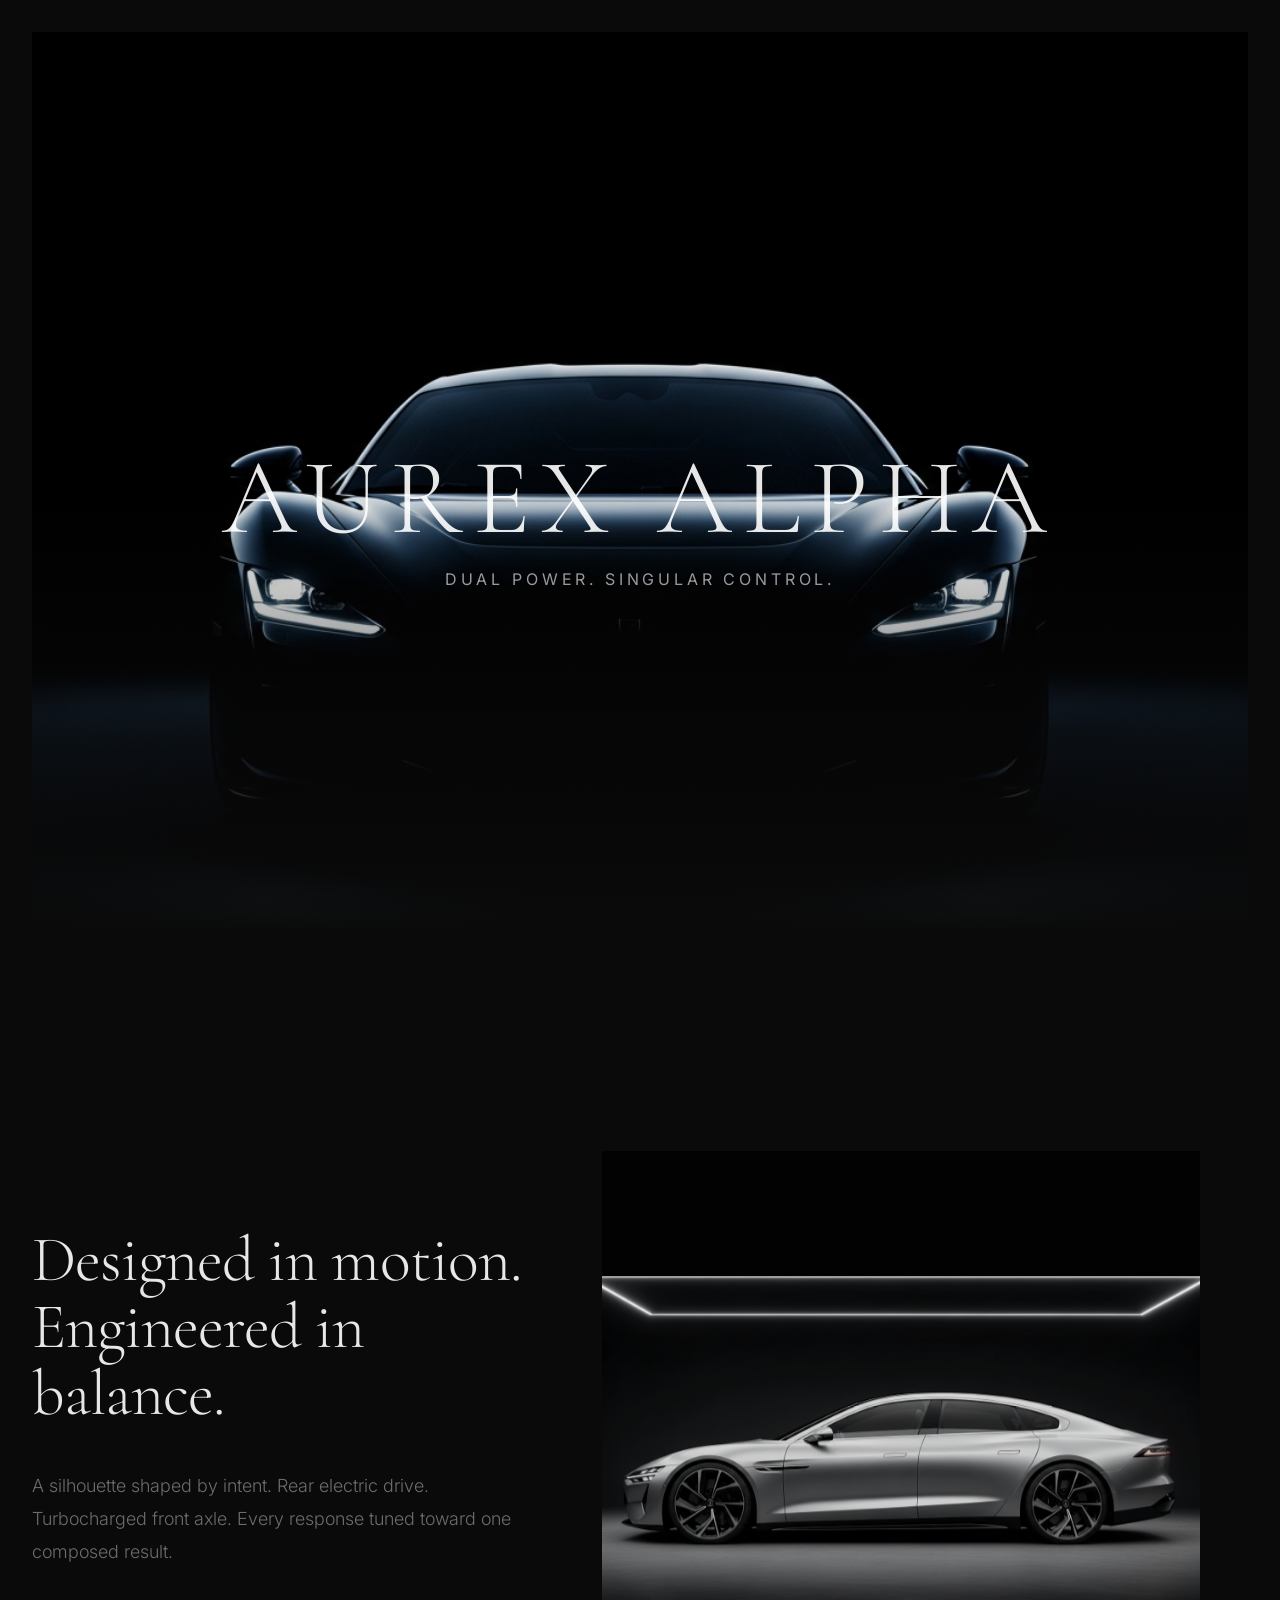
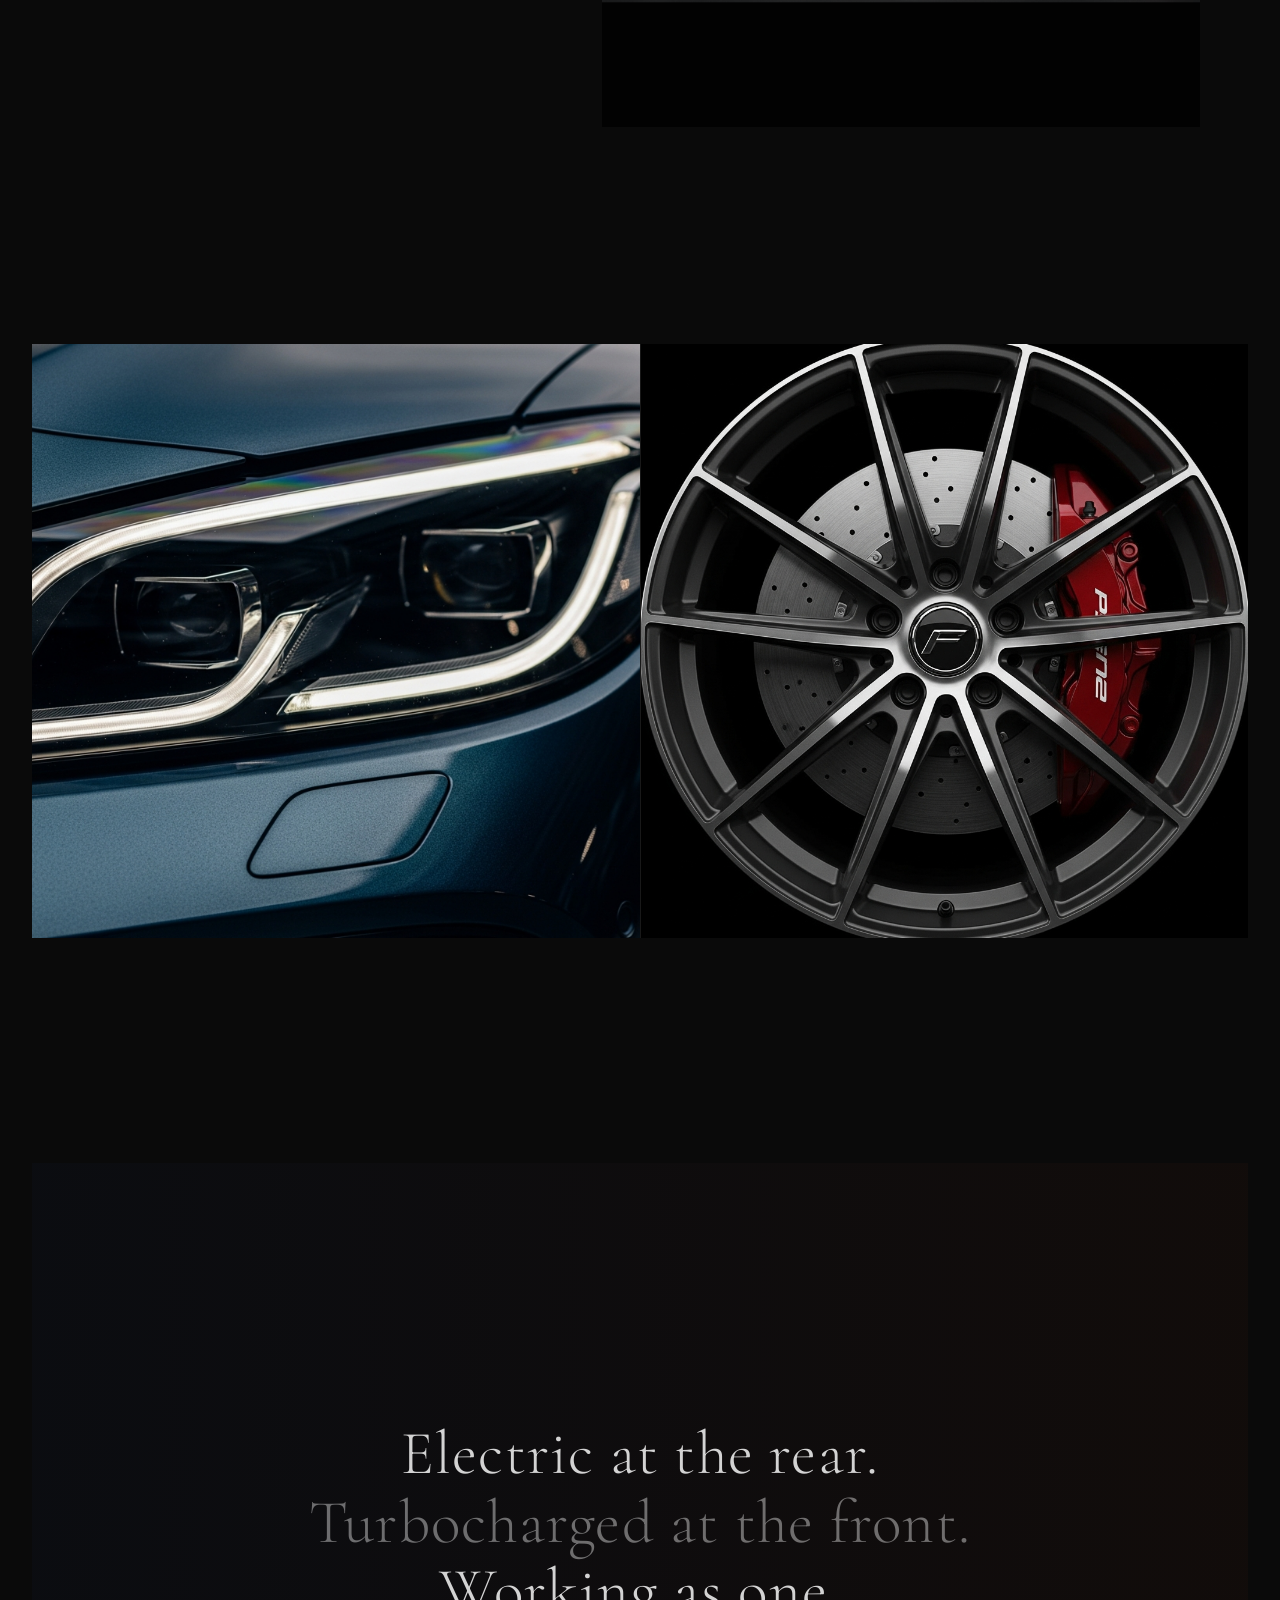
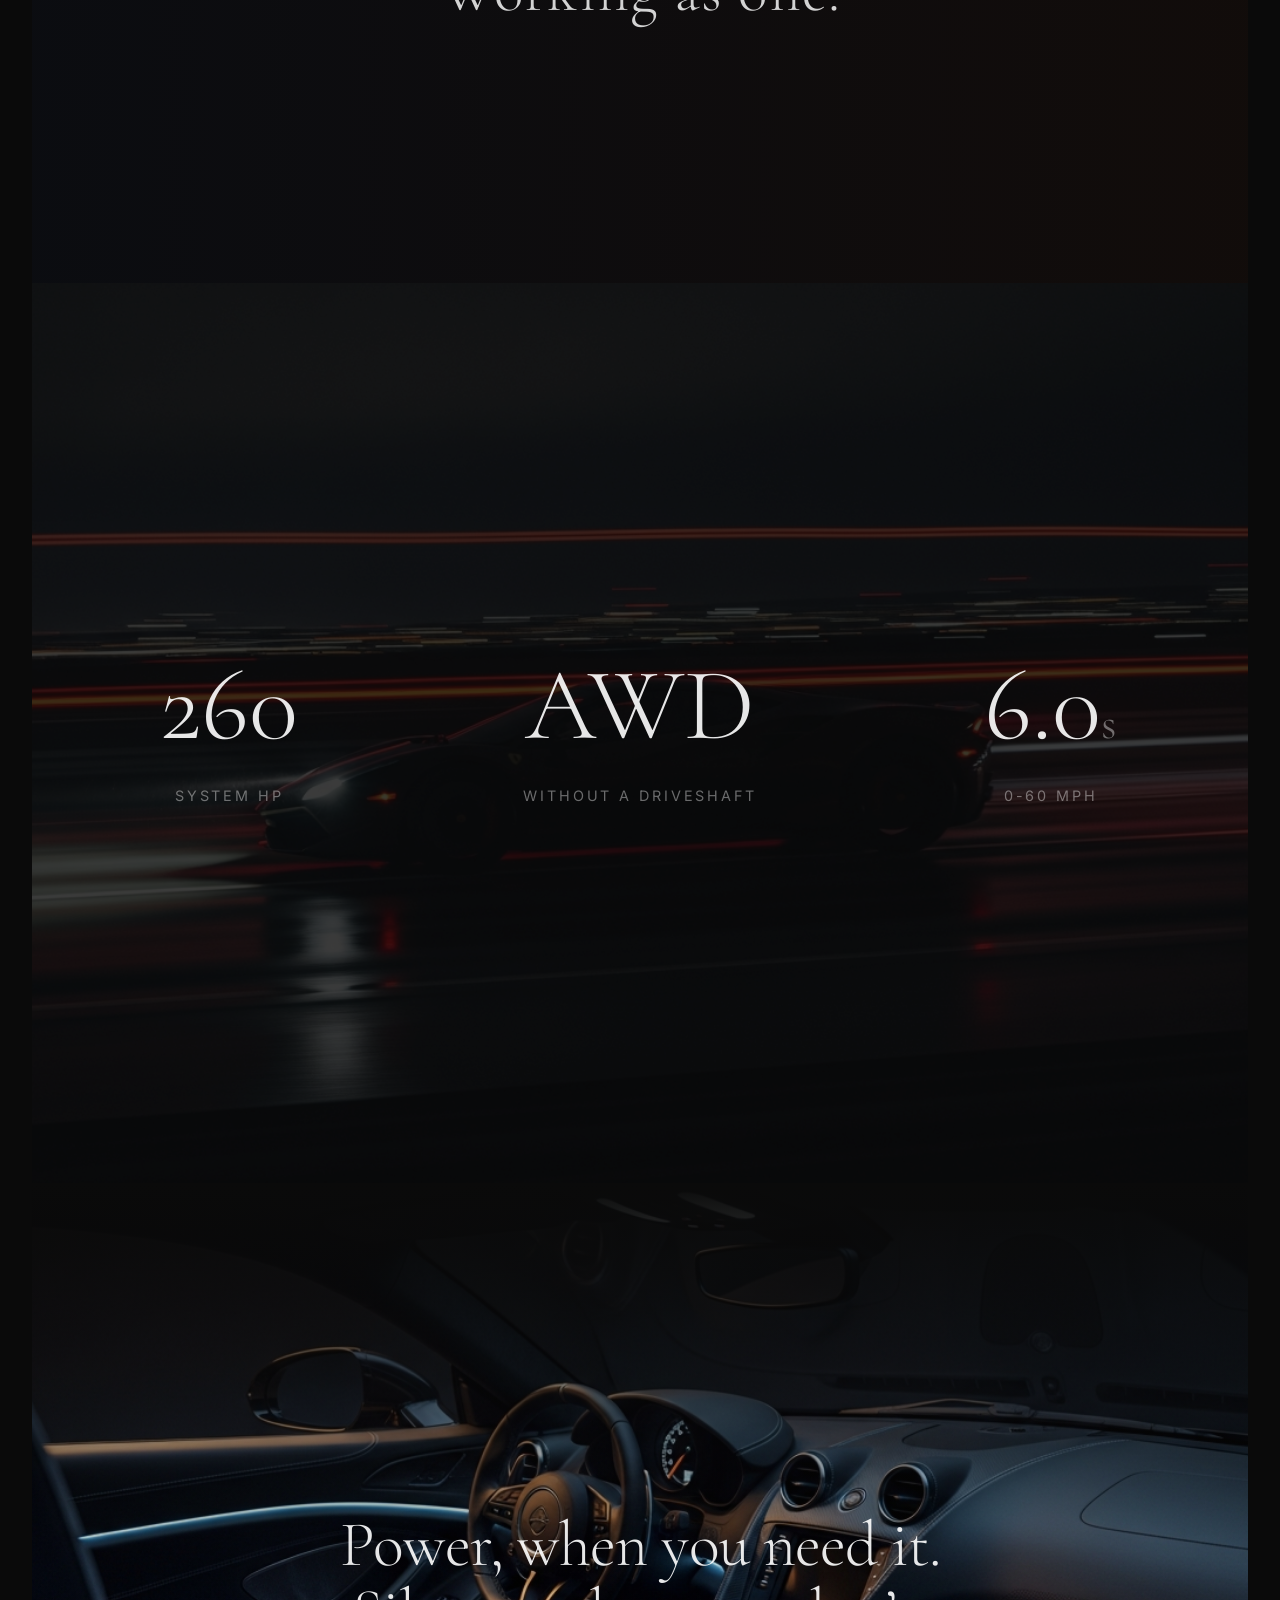
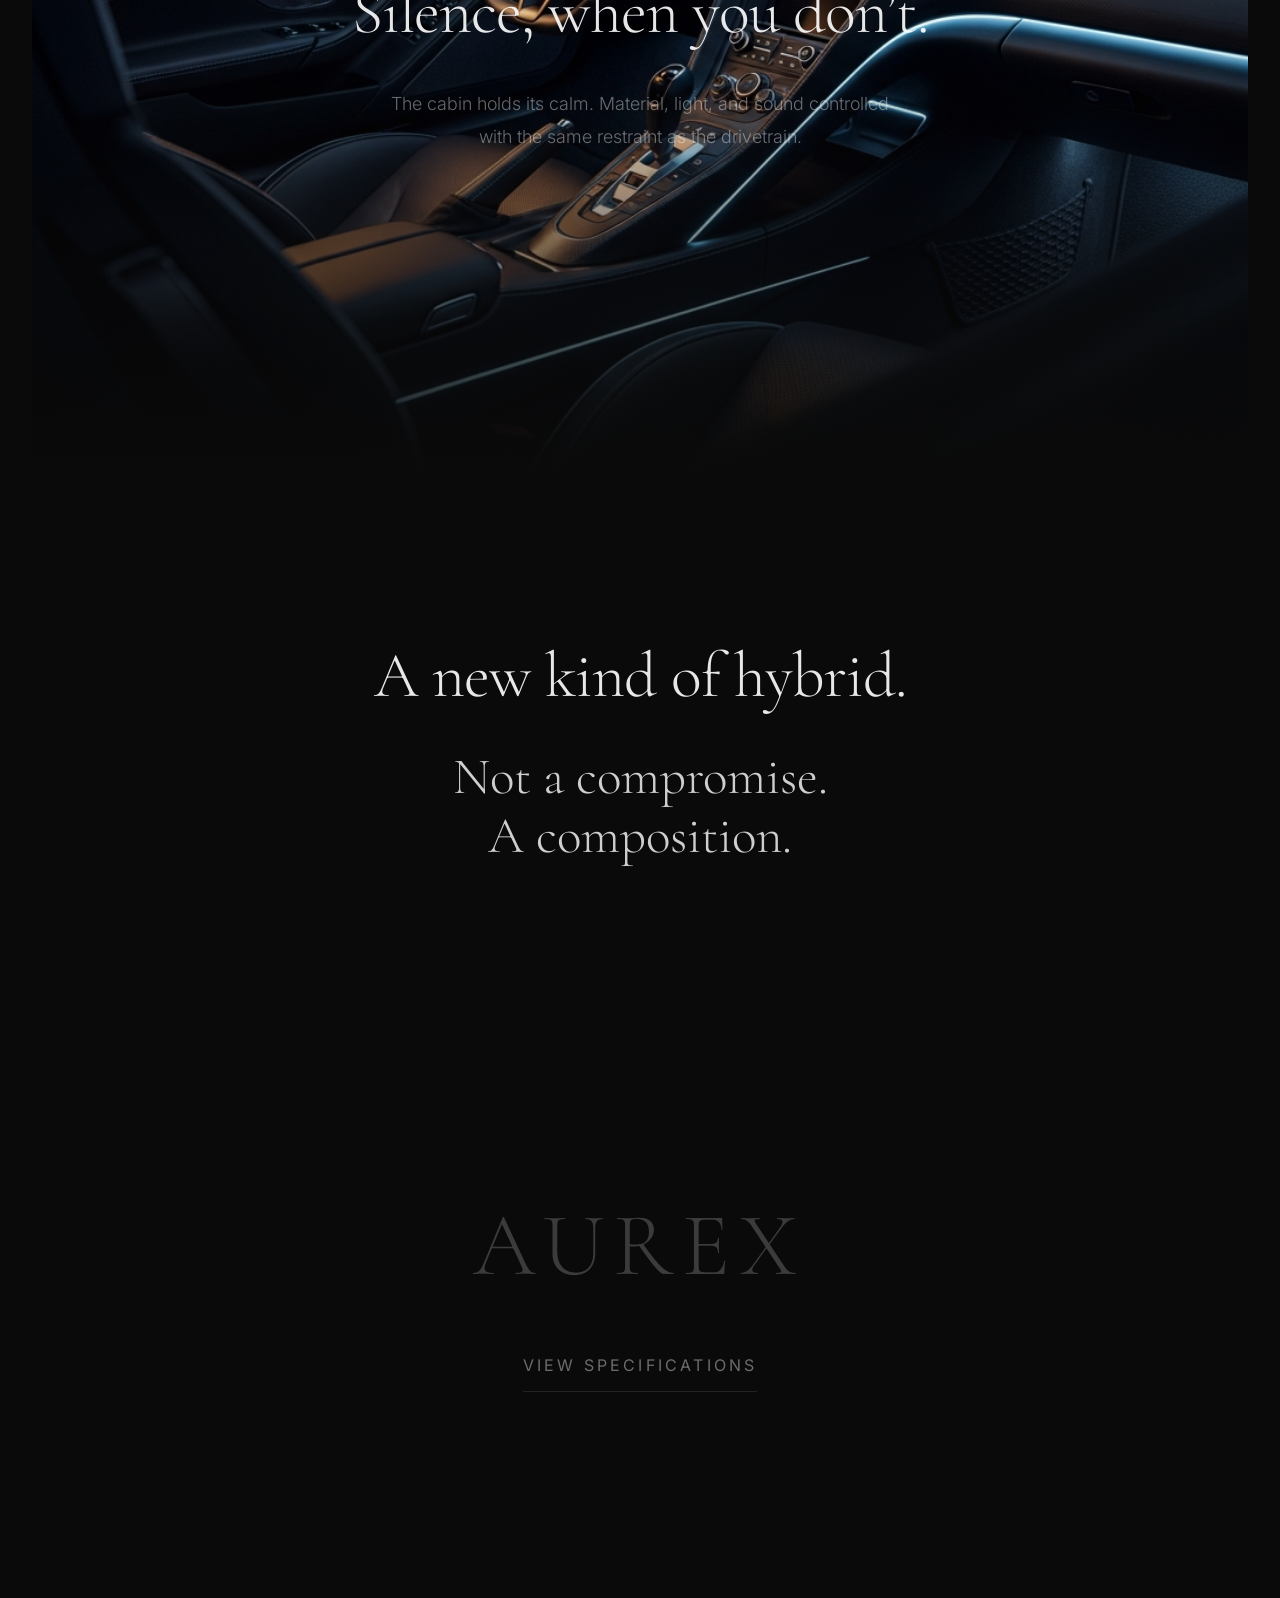
==== docs/index.html @ 186e1f84 "Initial commit" ====
<!DOCTYPE html>
<html lang="en">
  <head>
    <meta charset="UTF-8">
    <meta name="viewport" content="width=device-width, initial-scale=1.0">
    <title>Aurex Alpha</title>
    <meta
      name="description"
      content="Aurex Alpha. Dual power. Singular control."
    >
    <link rel="preconnect" href="https://fonts.googleapis.com">
    <link rel="preconnect" href="https://fonts.gstatic.com" crossorigin>
    <link
      href="https://fonts.googleapis.com/css2?family=Cormorant+Garamond:wght@300;400;500;600&family=Inter:wght@300;400;500;600&display=swap"
      rel="stylesheet"
    >
    <link rel="stylesheet" href="assets/css/skeleton.css">
    <link rel="stylesheet" href="assets/css/skeleton-plus.css">
    <link rel="stylesheet" href="assets/css/styles.css">
  </head>
  <body>
    <main id="top" class="site-main">
      <section class="hero">
        <div class="hero-media">
          <img src="assets/images/hero.png" alt="Aurex Alpha silhouette">
        </div>
        <div class="hero-overlay"></div>
        <div class="hero-copy">
          <h1 class="reveal is-visible">AUREX ALPHA</h1>
          <p class="hero-kicker reveal is-visible">Dual power. Singular control.</p>
        </div>
      </section>

      <section class="section presence-section">
        <div class="container presence-grid">
          <div class="presence-copy">
            <div class="reveal">
              <h2>Designed in motion.<br>Engineered in balance.</h2>
            </div>
            <div class="reveal reveal-delay-1">
              <p>
                A silhouette shaped by intent. Rear electric drive. Turbocharged front axle.
                Every response tuned toward one composed result.
              </p>
            </div>
          </div>
          <div class="presence-media reveal reveal-delay-2" data-parallax="0.06">
            <img src="assets/images/profile.png" alt="Aurex Alpha side profile">
          </div>
        </div>
      </section>

      <section class="section detail-section">
        <div class="detail-grid">
          <div class="detail-media reveal">
            <img src="assets/images/details.png" alt="Aurex Alpha material detail">
          </div>
          <div class="detail-media reveal reveal-delay-1">
            <img src="assets/images/wheel.png" alt="Aurex Alpha wheel detail">
          </div>
        </div>
        <div class="container detail-copy reveal reveal-delay-2">
          <h2>Precision in every surface.<br>Nothing unnecessary.</h2>
        </div>
      </section>

      <section class="section statement-section">
        <div class="statement-glow"></div>
        <div class="container statement-copy reveal">
          <p>
            Electric at the rear.<br>
            <span>Turbocharged at the front.</span><br>
            Working as one.
          </p>
        </div>
      </section>

      <section class="section performance-section">
        <div class="performance-media">
          <img src="assets/images/motion.png" alt="Aurex Alpha in motion">
        </div>
        <div class="performance-overlay"></div>
        <div class="container performance-content">
          <div class="performance-grid">
            <div class="stat reveal">
              <div class="stat-value">260</div>
              <div class="stat-label">System HP</div>
            </div>
            <div class="stat reveal reveal-delay-1">
              <div class="stat-value">AWD</div>
              <div class="stat-label">Without a driveshaft</div>
            </div>
            <div class="stat reveal reveal-delay-2">
              <div class="stat-value">6.0<span>s</span></div>
              <div class="stat-label">0-60 MPH</div>
            </div>
          </div>
        </div>
      </section>

      <section class="section quiet-section">
        <div class="quiet-media">
          <img src="assets/images/interior.png" alt="Aurex Alpha interior">
        </div>
        <div class="quiet-overlay"></div>
        <div class="container quiet-copy">
          <div class="reveal">
            <h2>Power, when you need it.<br>Silence, when you don’t.</h2>
          </div>
          <div class="reveal reveal-delay-1">
            <p>
              The cabin holds its calm. Material, light, and sound controlled with the same restraint as the drivetrain.
            </p>
          </div>
        </div>
      </section>

      <section class="section philosophy-section">
        <div class="container philosophy-copy reveal">
          <h2>A new kind of hybrid.</h2>
          <p>Not a compromise.<br>A composition.</p>
        </div>
      </section>

      <section class="section close-section">
        <div class="container close-copy">
          <div class="reveal">
            <h2>AUREX</h2>
          </div>
          <div class="reveal reveal-delay-1">
            <a class="close-link" href="specifications.html">View Specifications</a>
          </div>
        </div>
      </section>
    </main>

    <script src="assets/js/main.js"></script>
  </body>
</html>
---- docs/assets/css/skeleton.css ----
/*
 * Minimal Skeleton CSS for tests
 * https://getskeleton.com/
 */

*, *::before, *::after {
  box-sizing: border-box;
}

body {
  font-family: "Helvetica Neue", Helvetica, Arial, sans-serif;
  line-height: 1.6;
  padding: 2rem;
  background: #fdfdfd;
  color: #333;
}

button,
input,
textarea {
  font: inherit;
  display: inline-block;
}

button {
  border: 1px solid #b7b7b7;
  background: #fff;
  padding: 0.65rem 1.25rem;
  border-radius: 4px;
}

input,
textarea {
  width: 100%;
  padding: 0.6rem 0.75rem;
  border: 1px solid #d5d5d5;
  border-radius: 4px;
}

.button,
.btn {
  font-weight: 600;
  text-transform: uppercase;
  letter-spacing: 0.04em;
}

.input {
  border-radius: 4px;
}

.panel {
  border: 1px solid #eee;
  padding: 1rem;
  background: #fff;
}
---- docs/assets/css/skeleton-plus.css ----
/* Skeleton-plus.css - Sophisticated & Elegant Minimalism */

:root {
    /* Core Tokens - Refined Typography & Spacing */
    --sp-font-sans: 'Inter', system-ui, -apple-system, sans-serif;
    --sp-radius: 8px;
    --sp-transition: 200ms cubic-bezier(0.4, 0, 0.2, 1);

    /* Sophisticated Neutral Palette - The Default "Slate" Theme */
    --sp-bg: #ffffff;
    --sp-text: #0f172a;
    --sp-text-muted: #64748b;
    --sp-border: #e2e8f0;

    /* Muted Elegant Accents */
    --sp-accent: #6366f1;
    --sp-accent-hover: #4f46e5;
    --sp-accent-text: #ffffff;

    /* Status Colors */
    --sp-success: #10b981;
    --sp-success-bg: #ecfdf4;
    --sp-success-text: #065f46;
    --sp-danger: #f43f5e;
    --sp-danger-bg: #fff1f2;
    --sp-danger-text: #9f1239;
    --sp-warning: #f59e0b;
    --sp-warning-bg: #fffbeb;
    --sp-warning-text: #92400e;
    --sp-info: #0ea5e9;
    --sp-info-bg: #f0f9ff;
    --sp-info-text: #075985;

    /* Shadows */
    --sp-shadow-xs: 0 1px 2px 0 rgb(0 0 0 / 0.05);
    --sp-shadow-sm: 0 1px 3px 0 rgb(0 0 0 / 0.1), 0 1px 2px -1px rgb(0 0 0 / 0.1);
    --sp-shadow-md: 0 4px 6px -1px rgb(0 0 0 / 0.1), 0 2px 4px -2px rgb(0 0 0 / 0.1);
    --sp-shadow-lg: 0 10px 15px -3px rgb(0 0 0 / 0.1), 0 4px 6px -4px rgb(0 0 0 / 0.1);
    --sp-shadow-inner: inset 0 2px 4px 0 rgb(0 0 0 / 0.05);
}

/* Midnight Theme Override Example */
[data-theme="midnight"] {
    --sp-bg: #0f172a;
    --sp-text: #f8fafc;
    --sp-text-muted: #94a3b8;
    --sp-border: #1e293b;

    --sp-accent: #38bdf8;
    --sp-accent-hover: #7dd3fc;

    --sp-shadow-sm: 0 1px 3px 0 rgb(0 0 0 / 0.3);
    --sp-shadow-md: 0 4px 6px -1px rgb(0 0 0 / 0.4);
}

/* Forest Theme Override Example */
[data-theme="forest"] {
    --sp-accent: #059669;
    --sp-accent-hover: #10b981;
    --sp-info: #059669;
    --sp-bg: #f0fdf4;
}

body {
    font-family: var(--sp-font-sans);
    color: var(--sp-text);
    line-height: 1.6;
    background-color: var(--sp-bg);
    transition: background-color var(--sp-transition), color var(--sp-transition);
}

/* --- Typography Scale --- */
h1, .h1 {
    font-size: 3rem;
    font-weight: 800;
    line-height: 1.1;
    letter-spacing: -0.025em;
    margin-bottom: 1.5rem;
    color: var(--sp-text);
}

h2, .h2 {
    font-size: 1.875rem;
    font-weight: 700;
    line-height: 1.25;
    letter-spacing: -0.015em;
    margin-bottom: 1.25rem;
    color: var(--sp-text);
}

h3, .h3 {
    font-size: 1.25rem;
    font-weight: 700;
    line-height: 1.4;
    margin-bottom: 1rem;
    color: var(--sp-text);
}

p, .body {
    font-size: 1rem;
    line-height: 1.7;
    color: var(--sp-text-muted);
    margin-bottom: 1.25rem;
}

.body-lead {
    font-size: 1.125rem;
    line-height: 1.8;
    color: var(--sp-text-muted);
}

.label-caps {
    font-size: 0.75rem;
    font-weight: 700;
    text-transform: uppercase;
    letter-spacing: 0.1em;
    color: var(--sp-text-muted);
    display: block;
}

/* --- Buttons --- */
.btn {
    display: inline-flex;
    align-items: center;
    justify-content: center;
    height: 42px;
    padding: 0 24px;
    background-color: var(--sp-bg);
    color: var(--sp-text);
    border: 1px solid var(--sp-border);
    border-radius: var(--sp-radius);
    font-size: 14px;
    font-weight: 500;
    text-decoration: none;
    cursor: pointer;
    white-space: nowrap;
    box-shadow: var(--sp-shadow-sm);
    transition: all var(--sp-transition);
}

.btn:hover:not(:disabled) {
    border-color: var(--sp-accent);
    box-shadow: var(--sp-shadow-md);
    transform: translateY(-1px);
}

.btn:active:not(:disabled) {
    transform: translateY(0);
    background-color: var(--sp-border);
    box-shadow: var(--sp-shadow-inner);
}

.btn:disabled,
.btn.is-disabled {
    opacity: 0.5;
    cursor: not-allowed;
    transform: none !important;
    box-shadow: none !important;
    color: var(--sp-text-muted) !important;
    background-color: var(--sp-border) !important;
    border-color: var(--sp-border) !important;
}

/* --- Loading State --- */
@keyframes sp-spin {
    from { transform: rotate(0deg); }
    to { transform: rotate(360deg); }
}

.is-loading {
    position: relative !important;
    color: transparent !important;
    pointer-events: none !important;
    cursor: default !important;
}

.is-loading::after {
    content: "" !important;
    display: block !important;
    position: absolute !important;
    width: 18px !important;
    height: 18px !important;
    top: 50% !important;
    left: 50% !important;
    margin-top: -9px !important;
    margin-left: -9px !important;
    border: 2px solid currentColor !important;
    border-right-color: transparent !important;
    border-radius: 50% !important;
    animation: sp-spin 0.6s linear infinite !important;
    z-index: 10 !important;
    visibility: visible !important;
}

.btn.is-loading::after {
    border-color: rgba(255, 255, 255, 0.3) !important;
    border-right-color: white !important;
}

.btn--secondary.is-loading::after,
.btn--ghost.is-loading::after {
    border-color: rgba(15, 23, 42, 0.1) !important;
    border-right-color: var(--sp-text) !important;
}

.btn--primary {
    background-color: var(--sp-accent);
    border-color: var(--sp-accent);
    color: var(--sp-accent-text);
}
.btn--primary:hover:not(:disabled) {
    background-color: var(--sp-accent-hover);
    border-color: var(--sp-accent-hover);
}

.btn--secondary {
    background-color: var(--sp-bg);
    border-color: var(--sp-border);
    color: var(--sp-text);
    box-shadow: var(--sp-shadow-xs);
}

.btn--secondary:hover:not(:disabled) {
    background-color: var(--sp-border);
    border-color: var(--sp-border);
}

.btn--ghost {
    background-color: transparent;
    border-color: transparent;
    box-shadow: none;
    color: var(--sp-text-muted);
}

.btn--ghost:hover:not(:disabled) {
    background-color: rgba(15, 23, 42, 0.05);
    color: var(--sp-text);
    box-shadow: none;
    transform: none;
}

/* --- Inputs --- */
.input {
    display: block;
    width: 100%;
    height: 42px;
    padding: 8px 16px;
    font-size: 14px;
    color: var(--sp-text);
    background-color: var(--sp-bg);
    border: 1px solid var(--sp-border);
    border-radius: var(--sp-radius);
    transition: all var(--sp-transition);
    box-shadow: var(--sp-shadow-inner);
}

.input:focus {
    border-color: var(--sp-accent);
    outline: 0;
    box-shadow: 0 0 0 4px rgba(99, 102, 241, 0.1);
}

/* --- Cards --- */
.card {
    background: var(--sp-bg);
    border: 1px solid var(--sp-border);
    border-radius: 12px;
    padding: 32px;
    box-shadow: var(--sp-shadow-sm);
    transition: all var(--sp-transition);
}

.card--flat {
    border: 1px solid rgba(15, 23, 42, 0.08);
    box-shadow: none;
    background: #fff;
}

.card--interactive:hover {
    transform: translateY(-4px);
    box-shadow: var(--sp-shadow-lg);
    border-color: var(--sp-accent);
}


.card--raised {
    border: none;
    background: #fff;
    box-shadow: var(--sp-shadow-md);
}


/* --- Badges --- */
.badge {
    display: inline-flex;
    align-items: center;
    padding: 4px 12px;
    font-weight: 500;
    letter-spacing: 0.025em;
    color: var(--sp-text-muted);
    background-color: var(--sp-border);
    border-radius: 6px;
    text-transform: uppercase;
    font-size: 10px;
}

.badge--info { background-color: var(--sp-info-bg); color: var(--sp-info-text); }
.badge--success { background-color: var(--sp-success-bg); color: var(--sp-success-text); }
.badge--warning { background-color: var(--sp-warning-bg); color: var(--sp-warning-text); }

/* --- Alerts --- */
.alert {
    padding: 12px 18px;
    border-radius: 10px;
    border: 1px solid var(--sp-border);
    background-color: var(--sp-bg);
    box-shadow: var(--sp-shadow-sm);
    display: flex;
    align-items: center;
    gap: 10px;
    font-size: 0.95rem;
}

.alert--info { border-left: 4px solid var(--sp-info); }
.alert--success { border-left: 4px solid var(--sp-success); }
.alert--warning { border-left: 4px solid var(--sp-warning); }
.alert--error { border-left: 4px solid var(--sp-danger); }
---- docs/assets/css/styles.css ----
:root {
  --background: #0a0a0a;
  --foreground: rgba(255, 255, 255, 0.92);
  --muted: rgba(255, 255, 255, 0.4);
  --max-width: 1240px;
}

*,
*::before,
*::after {
  box-sizing: border-box;
}

html {
  scroll-behavior: smooth;
}

body {
  margin: 0;
  background: var(--background);
  color: var(--foreground);
  font-family: "Inter", -apple-system, BlinkMacSystemFont, "Segoe UI", sans-serif;
  overflow-x: hidden;
}

img {
  display: block;
  max-width: 100%;
}

.container {
  width: min(calc(100% - 3rem), var(--max-width));
  max-width: var(--max-width);
}

.site-main {
  min-height: 100vh;
  overflow: hidden;
  background: var(--background);
}

.hero,
.performance-section,
.quiet-section {
  position: relative;
  min-height: 100svh;
}

.hero {
  display: flex;
  align-items: center;
  justify-content: center;
}

.hero-media,
.performance-media,
.quiet-media {
  position: absolute;
  inset: 0;
}

.hero-media img,
.performance-media img,
.quiet-media img {
  width: 100%;
  height: 100%;
  object-fit: cover;
}

.hero-overlay,
.performance-overlay,
.quiet-overlay {
  position: absolute;
  inset: 0;
  pointer-events: none;
}

.hero-overlay {
  background: linear-gradient(to bottom, rgba(0, 0, 0, 0.2), transparent, var(--background));
}

.performance-overlay {
  background: rgba(10, 10, 10, 0.8);
}

.quiet-overlay {
  background: linear-gradient(to top, #0a0a0a, transparent, #0a0a0a);
}

.hero-copy,
.performance-content,
.quiet-copy,
.close-copy {
  position: relative;
  z-index: 1;
}

.hero-copy {
  margin-top: 5rem;
  padding: 0 2rem;
  text-align: center;
}

h1,
h2,
.statement-copy p,
.stat-value,
.close-copy h2 {
  margin-top: 0;
  font-family: "Cormorant Garamond", Georgia, serif;
  font-weight: 300;
}

h1 {
  margin-bottom: 1.2rem;
  color: rgba(255, 255, 255, 0.9);
  font-size: clamp(5.4rem, 8.4vw, 9.6rem);
  letter-spacing: 0.1em;
  line-height: 0.9;
}

h2 {
  color: rgba(255, 255, 255, 0.9);
  font-size: clamp(3.6rem, 5vw, 5.8rem);
  line-height: 1.04;
}

.hero-kicker,
.presence-copy p,
.quiet-copy p,
.stat-label,
.close-link {
  font-family: "Inter", -apple-system, BlinkMacSystemFont, "Segoe UI", sans-serif;
}

.hero-kicker {
  margin: 0;
  color: rgba(255, 255, 255, 0.6);
  font-size: 1rem;
  letter-spacing: 0.24em;
  text-transform: uppercase;
}

.section {
  width: 100%;
}

.presence-section {
  min-height: 100svh;
  display: flex;
  align-items: center;
  padding: 10rem 0 8rem;
}

.presence-grid {
  display: grid;
  grid-template-columns: 0.9fr 1.1fr;
  gap: 5rem;
  align-items: center;
}

.presence-copy p,
.quiet-copy p {
  max-width: 32rem;
  margin: 2.6rem 0 0;
  color: var(--muted);
  font-size: 1.125rem;
  font-weight: 300;
  line-height: 1.85;
}

.presence-media {
  height: 64vh;
  background: #020202;
}

.presence-media img {
  width: 100%;
  height: 100%;
  object-fit: contain;
  object-position: center;
  filter: grayscale(0.85);
  opacity: 0.92;
}

.detail-section {
  padding: 7rem 0 0;
}

.detail-grid {
  display: grid;
  grid-template-columns: 1fr 1fr;
  gap: 1px;
  background: rgba(255, 255, 255, 0.06);
}

.detail-media {
  height: 66vh;
  overflow: hidden;
  background: #050505;
}

.detail-media img {
  width: 100%;
  height: 100%;
  object-fit: cover;
  transform: scale(1.01);
}

.detail-copy {
  padding-top: 4.5rem;
}

.statement-section {
  position: relative;
  min-height: 80vh;
  display: flex;
  align-items: center;
  justify-content: center;
  padding: 6rem 0;
}

.statement-glow {
  position: absolute;
  inset: 0;
  background: linear-gradient(to right, rgba(30, 58, 138, 0.05), rgba(154, 52, 18, 0.05));
  pointer-events: none;
}

.statement-copy {
  position: relative;
  z-index: 1;
  max-width: 72rem;
  padding: 0 2.4rem;
  text-align: center;
}

.statement-copy p {
  margin: 0;
  color: rgba(255, 255, 255, 0.82);
  font-size: clamp(2.8rem, 4.8vw, 5.2rem);
  line-height: 1.12;
  letter-spacing: 0.02em;
}

.statement-copy span {
  color: rgba(255, 255, 255, 0.4);
}

.performance-section {
  display: flex;
  align-items: center;
}

.performance-content {
  width: 100%;
}

.performance-grid {
  display: grid;
  grid-template-columns: repeat(3, 1fr);
  gap: 4rem;
  width: min(calc(100% - 3rem), var(--max-width));
  margin: 0 auto;
}

.stat {
  text-align: center;
}

.stat-value {
  color: rgba(255, 255, 255, 0.9);
  font-size: clamp(5.8rem, 8vw, 9rem);
  line-height: 0.9;
}

.stat-value span {
  color: rgba(255, 255, 255, 0.4);
  font-size: 0.45em;
}

.stat-label {
  margin-top: 2rem;
  color: rgba(255, 255, 255, 0.4);
  font-size: 0.9rem;
  font-weight: 400;
  letter-spacing: 0.2em;
  text-transform: uppercase;
}

.quiet-section {
  display: flex;
  align-items: center;
}

.quiet-copy {
  width: min(calc(100% - 3rem), var(--max-width));
  margin: 0 auto;
  padding: 0 1rem;
  text-align: center;
}

.quiet-copy p {
  margin-left: auto;
  margin-right: auto;
}

.philosophy-section {
  padding: 10rem 0;
  text-align: center;
}

.philosophy-copy {
  max-width: 64rem;
  margin: 0 auto;
}

.philosophy-copy p {
  margin: 2.4rem 0 0;
  color: rgba(255, 255, 255, 0.8);
  font-family: "Cormorant Garamond", Georgia, serif;
  font-size: clamp(2.8rem, 4vw, 4.8rem);
  font-weight: 300;
  line-height: 1.15;
}

.close-section {
  min-height: 60vh;
  display: flex;
  align-items: center;
  justify-content: center;
  text-align: center;
}

.close-copy h2 {
  margin-bottom: 3.8rem;
  color: rgba(255, 255, 255, 0.2);
  font-size: clamp(4.8rem, 7vw, 7.2rem);
  letter-spacing: 0.1em;
}

.close-link {
  display: inline-block;
  padding-bottom: 0.8rem;
  border-bottom: 1px solid rgba(255, 255, 255, 0.1);
  color: rgba(255, 255, 255, 0.4);
  font-size: 1rem;
  font-weight: 400;
  letter-spacing: 0.2em;
  text-decoration: none;
  text-transform: uppercase;
  transition: color 0.5s ease, border-color 0.5s ease;
}

.close-link:hover,
.close-link:focus {
  color: rgba(255, 255, 255, 0.9);
  border-color: rgba(255, 255, 255, 0.4);
}

.specs-page {
  background:
    radial-gradient(circle at top right, rgba(255, 255, 255, 0.05), transparent 22%),
    linear-gradient(180deg, #080808 0%, #0a0a0a 100%);
}

.specs-hero {
  position: relative;
  min-height: 72svh;
  display: flex;
  align-items: flex-end;
}

.specs-hero-media,
.specs-hero-overlay {
  position: absolute;
  inset: 0;
}

.specs-hero-media img {
  width: 100%;
  height: 100%;
  object-fit: cover;
  object-position: center;
}

.specs-hero-overlay {
  background:
    linear-gradient(180deg, rgba(10, 10, 10, 0.28), rgba(10, 10, 10, 0.5) 55%, #0a0a0a 100%);
}

.specs-hero-copy {
  position: relative;
  z-index: 1;
  padding-bottom: 7rem;
}

.specs-back {
  display: inline-block;
  margin-bottom: 2.8rem;
  color: rgba(255, 255, 255, 0.5);
  font-size: 0.95rem;
  letter-spacing: 0.16em;
  text-decoration: none;
  text-transform: uppercase;
  transition: color 0.4s ease;
}

.specs-back:hover,
.specs-back:focus {
  color: rgba(255, 255, 255, 0.88);
}

.specs-kicker {
  margin: 0 0 1.6rem;
  color: rgba(255, 255, 255, 0.46);
  font-size: 1rem;
  letter-spacing: 0.3em;
  text-transform: uppercase;
}

.specs-content {
  padding: 7rem 0 10rem;
}

.specs-layout {
  display: grid;
  gap: 5rem;
}

.specs-intro {
  max-width: 48rem;
}

.specs-intro p {
  margin: 2rem 0 0;
  color: var(--muted);
  font-size: 1.125rem;
  font-weight: 300;
  line-height: 1.9;
}

.specs-groups {
  display: grid;
  grid-template-columns: repeat(2, minmax(0, 1fr));
  gap: 2rem 3rem;
}

.spec-group {
  padding-top: 1.8rem;
  border-top: 1px solid rgba(255, 255, 255, 0.08);
}

.spec-group h3 {
  margin: 0 0 2rem;
  color: rgba(255, 255, 255, 0.88);
  font-family: "Cormorant Garamond", Georgia, serif;
  font-size: 2.8rem;
  font-weight: 400;
  line-height: 1.05;
}

.spec-list {
  margin: 0;
}

.spec-item + .spec-item {
  margin-top: 1.8rem;
}

.spec-item dt {
  margin-bottom: 0.6rem;
  color: rgba(255, 255, 255, 0.85);
  font-size: 0.95rem;
  font-weight: 500;
  letter-spacing: 0.18em;
  text-transform: uppercase;
}

.spec-item dd {
  margin: 0;
  color: var(--muted);
  font-size: 1.05rem;
  font-weight: 300;
  line-height: 1.75;
}

.key-list {
  margin: 0;
  padding-left: 1.8rem;
  color: var(--muted);
}

.key-list li {
  margin-bottom: 0.9rem;
  font-size: 1.05rem;
  font-weight: 300;
  line-height: 1.7;
}

.reveal {
  opacity: 0;
  transform: translateY(40px);
  transition: opacity 1.2s cubic-bezier(0.16, 1, 0.3, 1), transform 1.2s cubic-bezier(0.16, 1, 0.3, 1);
}

.reveal.is-visible {
  opacity: 1;
  transform: translateY(0);
}

.reveal-delay-1 {
  transition-delay: 0.2s;
}

.reveal-delay-2 {
  transition-delay: 0.4s;
}

[data-parallax] {
  will-change: transform;
}

@media (max-width: 900px) {
  .container,
  .performance-grid,
  .quiet-copy {
    width: min(calc(100% - 2.4rem), var(--max-width));
  }

  .presence-grid,
  .performance-grid,
  .detail-grid {
    grid-template-columns: 1fr;
    gap: 4rem;
  }

  .presence-media {
    order: -1;
  }

  .presence-media,
  .detail-media {
    height: 50vh;
  }

  .presence-section,
  .detail-section,
  .philosophy-section {
    padding: 8rem 0;
  }

  .hero-copy {
    margin-top: 6rem;
  }

  .specs-groups {
    grid-template-columns: 1fr;
  }
}

@media (max-width: 640px) {
  h1 {
    font-size: 4.6rem;
    letter-spacing: 0.06em;
  }

  h2 {
    font-size: 3.2rem;
  }

  .hero-kicker,
  .stat-label,
  .close-link {
    font-size: 0.85rem;
  }

  .presence-copy p,
  .quiet-copy p {
    font-size: 1rem;
  }

  .statement-copy p {
    font-size: 2.8rem;
  }

  .specs-hero-copy {
    padding-bottom: 5rem;
  }

  .spec-group h3 {
    font-size: 2.4rem;
  }
}
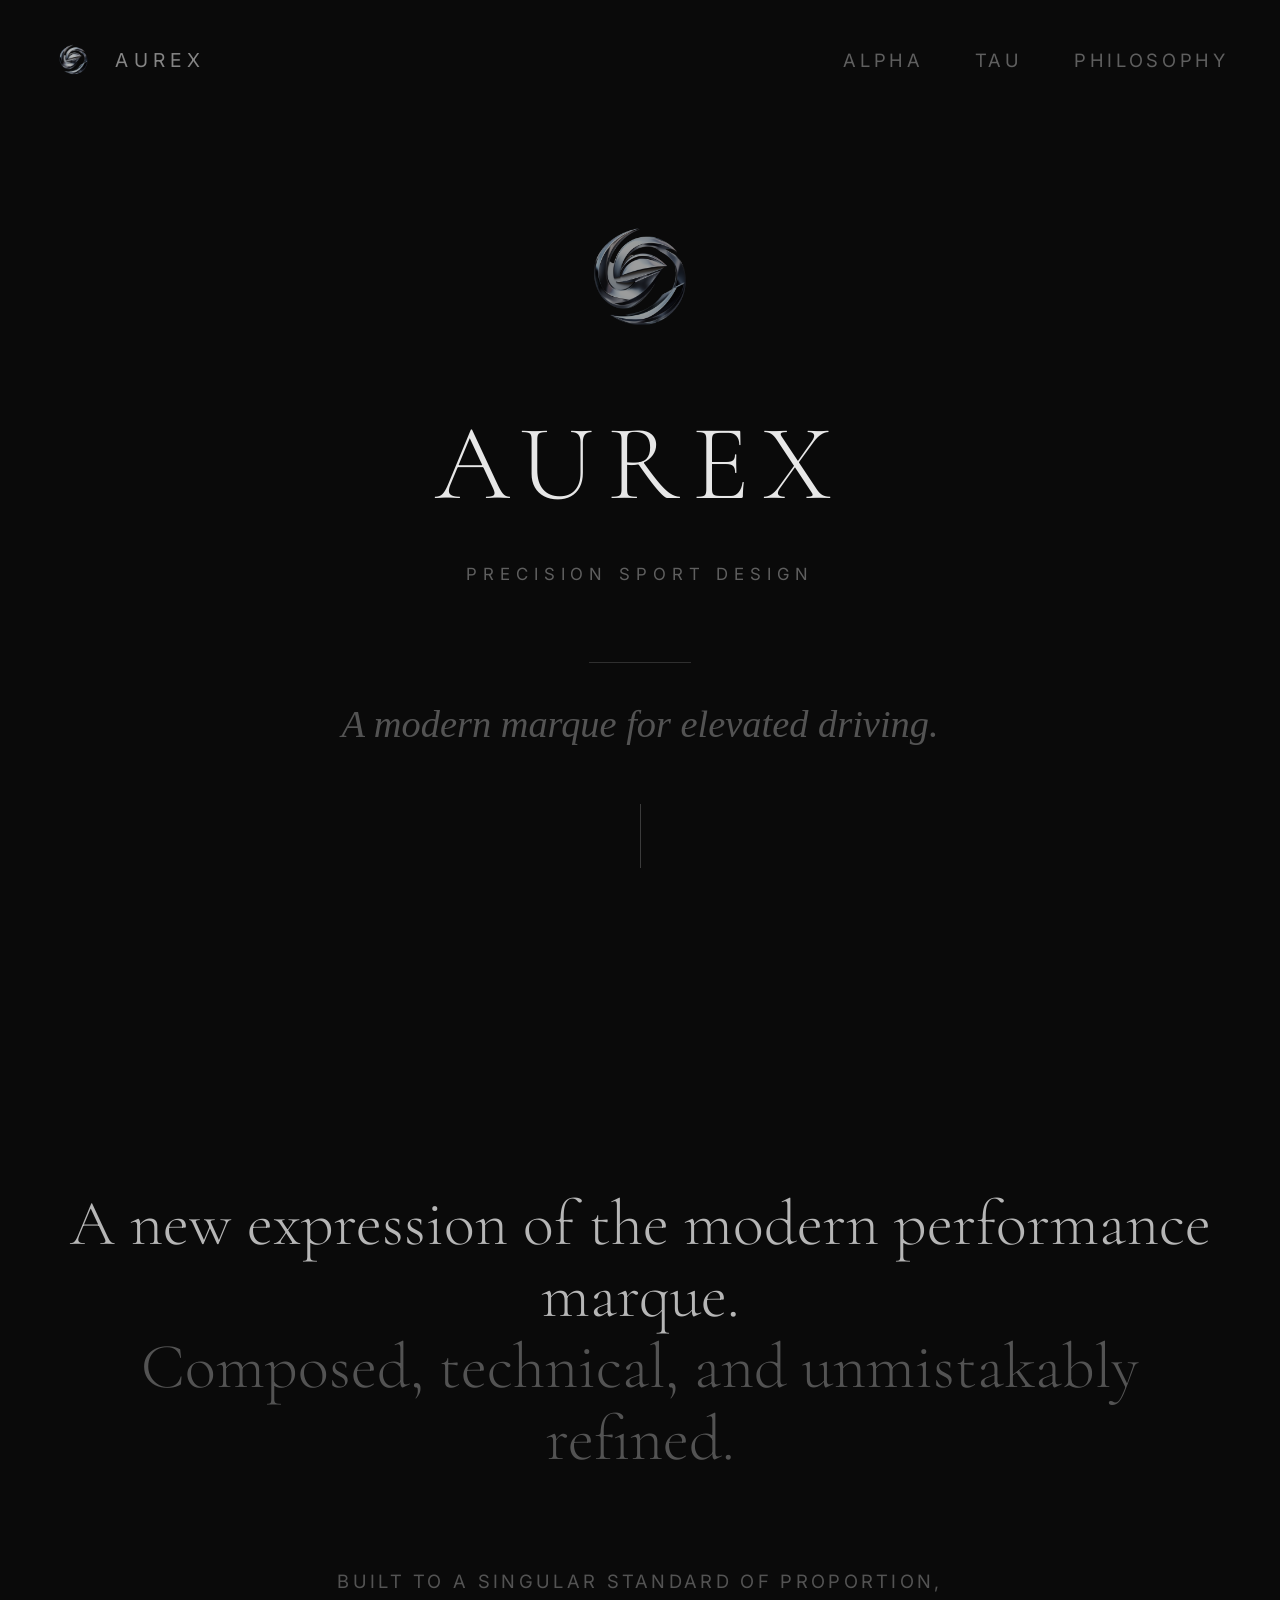
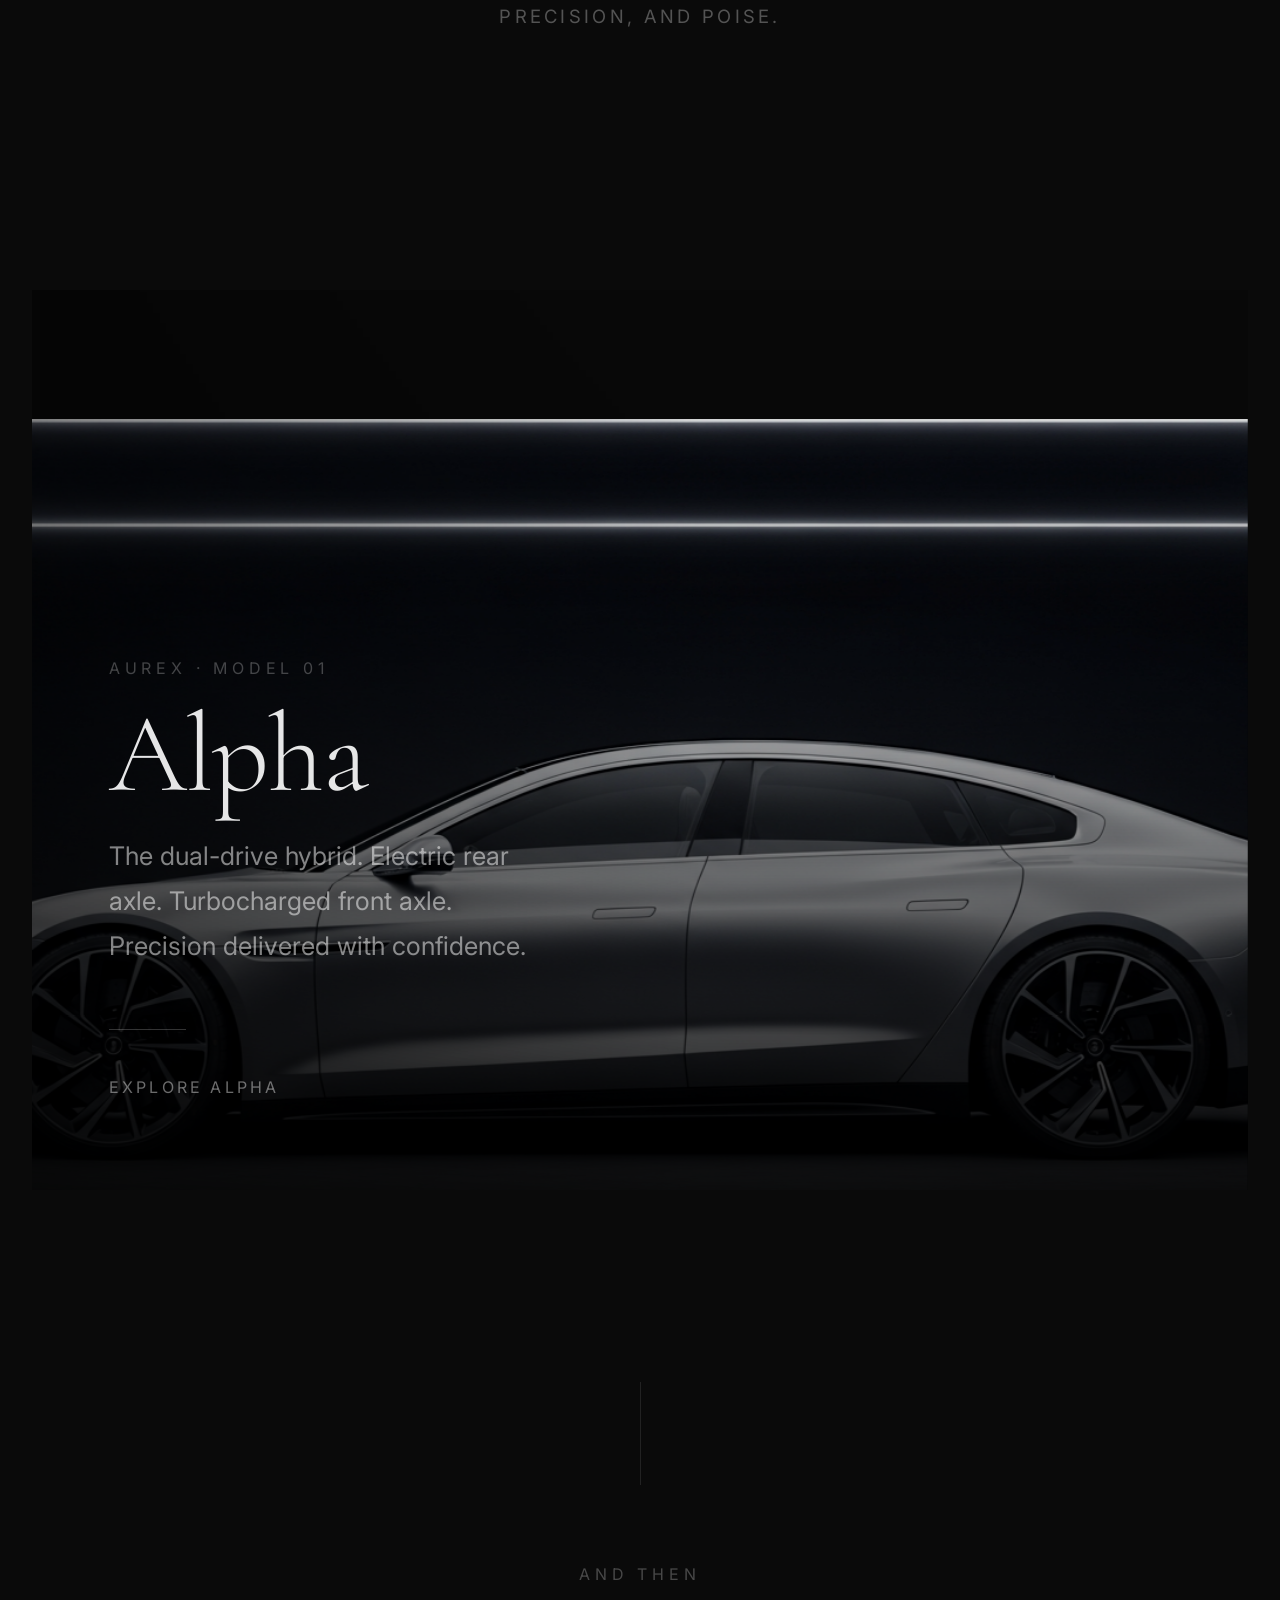
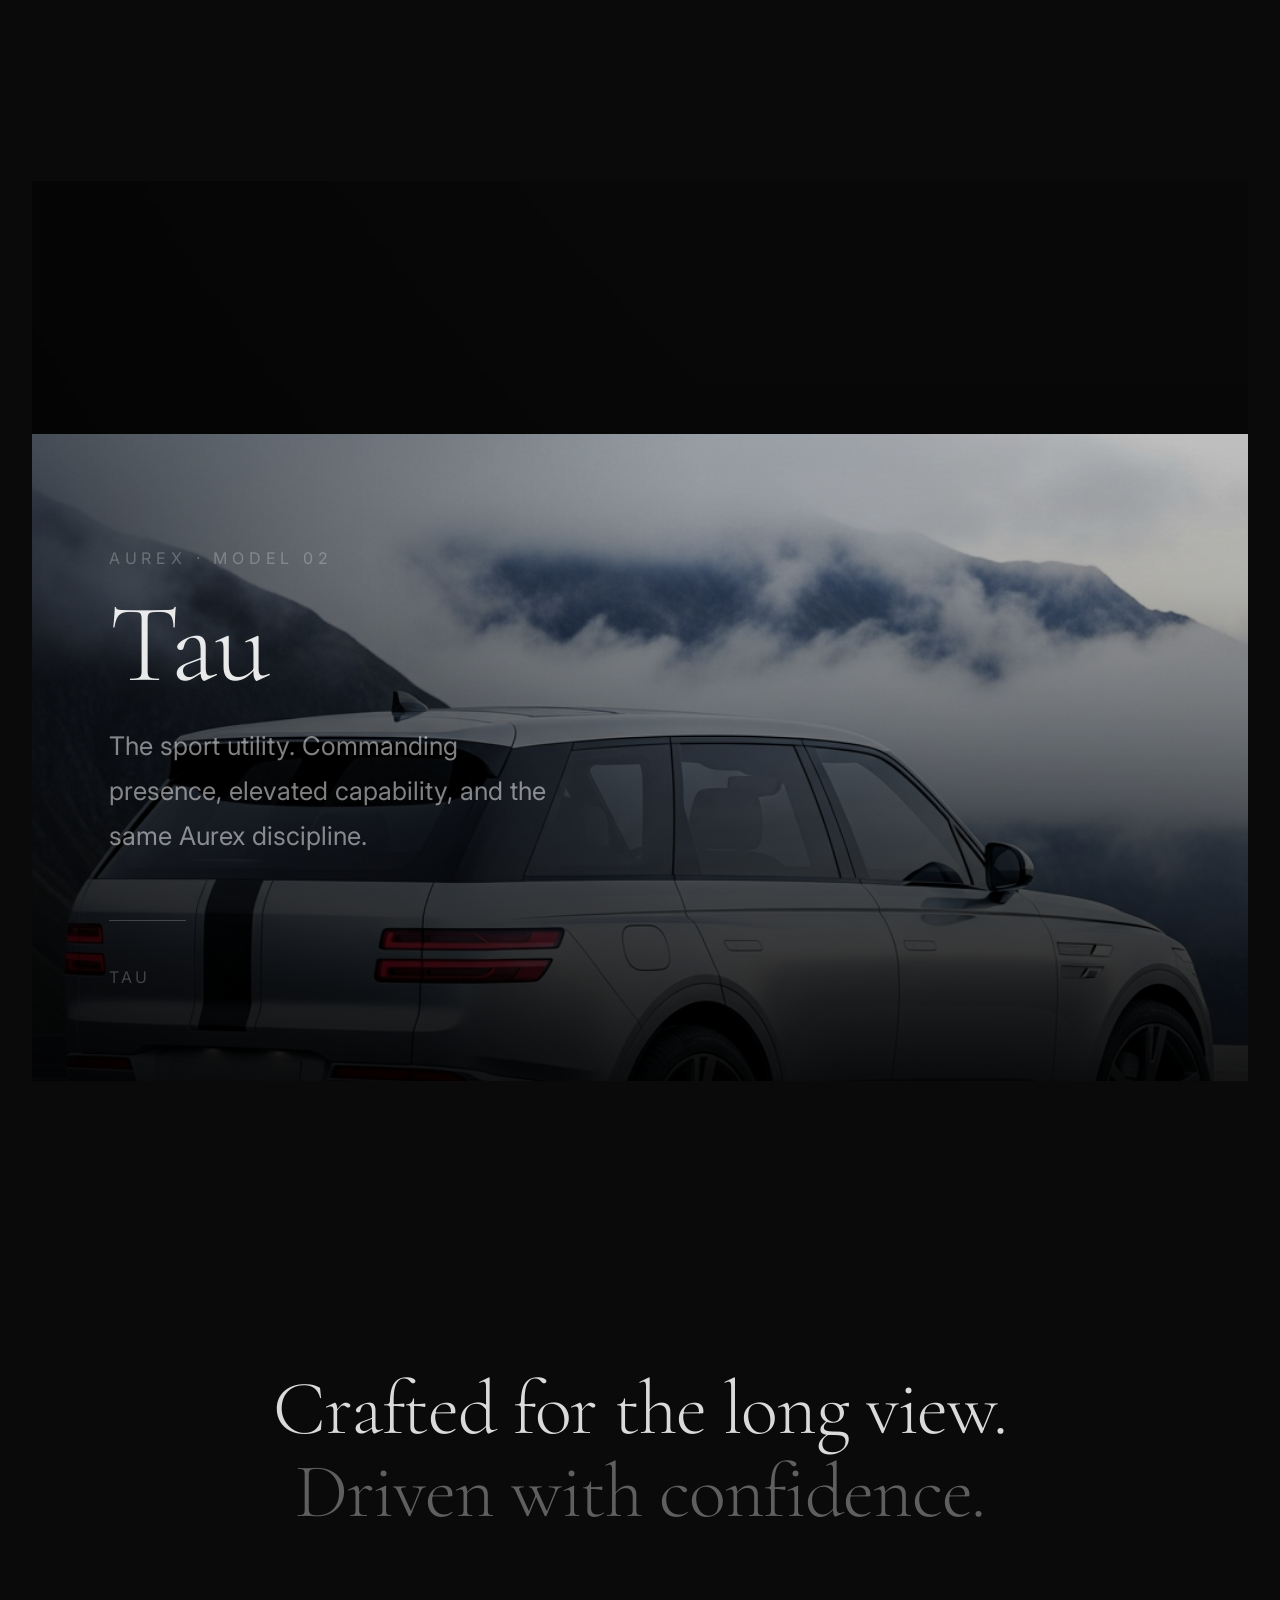
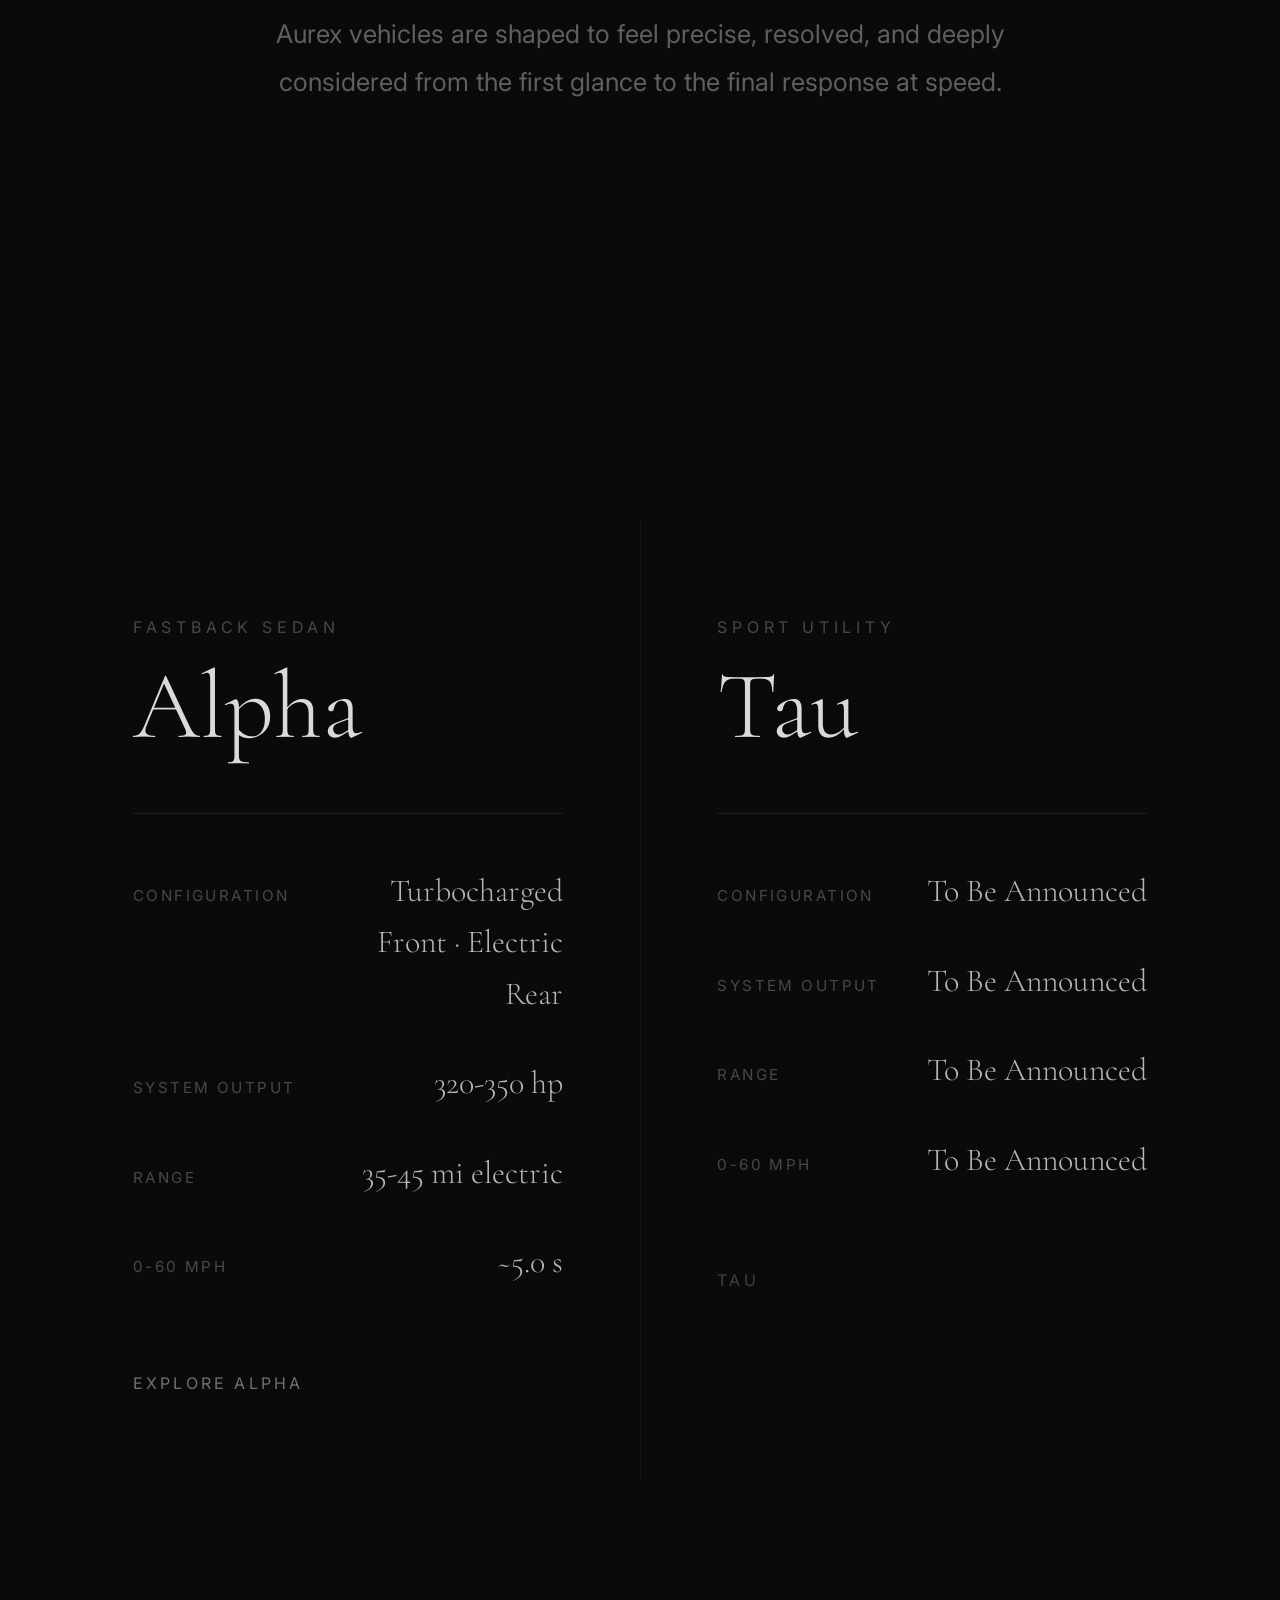
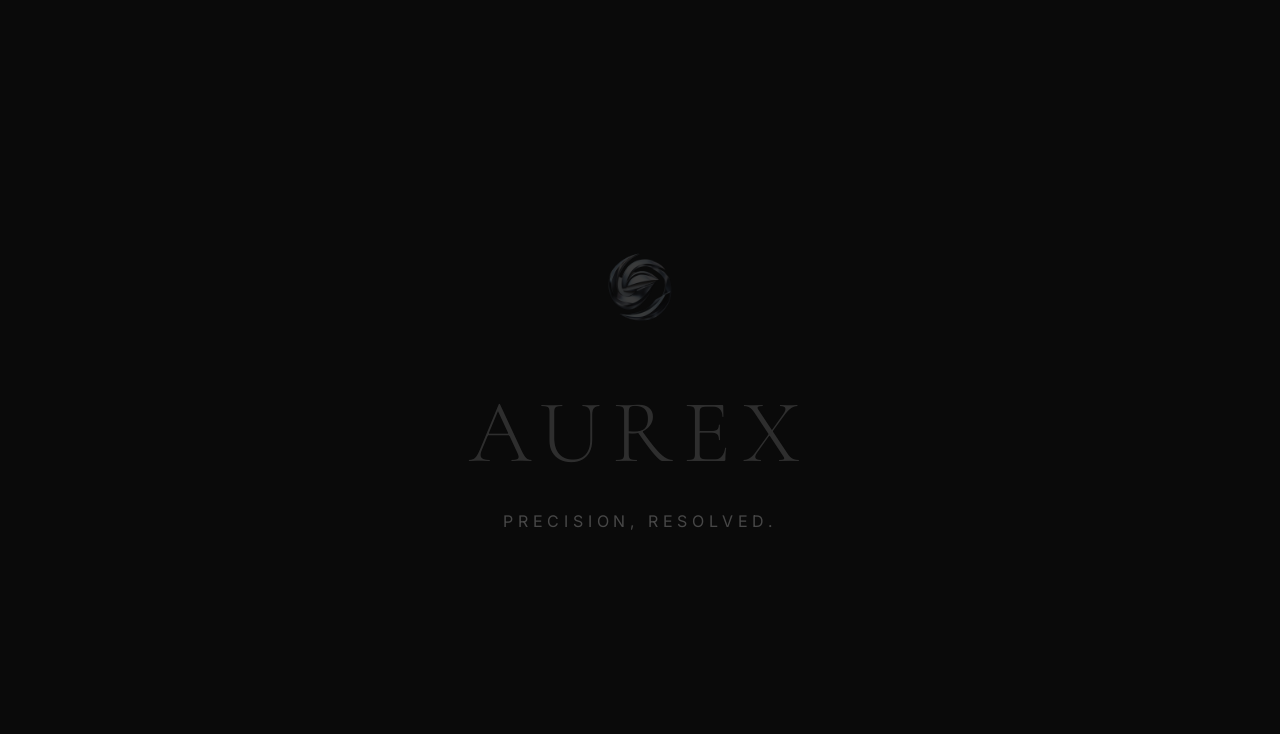
==== commit 66a8a64a: "landing page updates" ====
--- a/docs/index.html
+++ b/docs/index.html
@@ -3,10 +3,10 @@
   <head>
     <meta charset="UTF-8">
     <meta name="viewport" content="width=device-width, initial-scale=1.0">
-    <title>Aurex Alpha</title>
+    <title>Aurex</title>
     <meta
       name="description"
-      content="Aurex Alpha. Dual power. Singular control."
+      content="Aurex. Precision sport design."
     >
     <link rel="preconnect" href="https://fonts.googleapis.com">
     <link rel="preconnect" href="https://fonts.gstatic.com" crossorigin>
@@ -19,116 +19,149 @@
     <link rel="stylesheet" href="assets/css/styles.css">
   </head>
   <body>
-    <main id="top" class="site-main">
-      <section class="hero">
-        <div class="hero-media">
-          <img src="assets/images/hero.png" alt="Aurex Alpha silhouette">
+    <main class="site-main brand-page">
+      <header class="brand-nav reveal is-visible">
+        <div class="brand-nav-mark">
+          <img src="assets/images/logo.png" alt="Aurex logo">
+          <span>Aurex</span>
         </div>
-        <div class="hero-overlay"></div>
-        <div class="hero-copy">
-          <h1 class="reveal is-visible">AUREX ALPHA</h1>
-          <p class="hero-kicker reveal is-visible">Dual power. Singular control.</p>
+        <nav class="brand-nav-links" aria-label="Primary">
+          <a href="#alpha">Alpha</a>
+          <a href="#tau">Tau</a>
+          <a href="#philosophy">Philosophy</a>
+        </nav>
+      </header>
+
+      <section class="brand-hero">
+        <div class="brand-hero-inner">
+          <div class="reveal is-visible">
+            <img class="brand-logo" src="assets/images/logo.png" alt="Aurex emblem">
+          </div>
+          <h1 class="reveal is-visible">AUREX</h1>
+          <p class="brand-kicker reveal is-visible">Precision Sport Design</p>
+          <div class="brand-rule reveal is-visible"></div>
+          <p class="brand-tagline reveal is-visible">A modern marque for elevated driving.</p>
+        </div>
+        <div class="brand-scroll-cue reveal is-visible" aria-hidden="true">
+          <div class="brand-scroll-line"></div>
         </div>
       </section>
 
-      <section class="section presence-section">
-        <div class="container presence-grid">
-          <div class="presence-copy">
-            <div class="reveal">
-              <h2>Designed in motion.<br>Engineered in balance.</h2>
-            </div>
-            <div class="reveal reveal-delay-1">
-              <p>
-                A silhouette shaped by intent. Rear electric drive. Turbocharged front axle.
-                Every response tuned toward one composed result.
-              </p>
-            </div>
-          </div>
-          <div class="presence-media reveal reveal-delay-2" data-parallax="0.06">
-            <img src="assets/images/profile.png" alt="Aurex Alpha side profile">
-          </div>
-        </div>
-      </section>
-
-      <section class="section detail-section">
-        <div class="detail-grid">
-          <div class="detail-media reveal">
-            <img src="assets/images/details.png" alt="Aurex Alpha material detail">
-          </div>
-          <div class="detail-media reveal reveal-delay-1">
-            <img src="assets/images/wheel.png" alt="Aurex Alpha wheel detail">
-          </div>
-        </div>
-        <div class="container detail-copy reveal reveal-delay-2">
-          <h2>Precision in every surface.<br>Nothing unnecessary.</h2>
-        </div>
-      </section>
-
-      <section class="section statement-section">
-        <div class="statement-glow"></div>
-        <div class="container statement-copy reveal">
-          <p>
-            Electric at the rear.<br>
-            <span>Turbocharged at the front.</span><br>
-            Working as one.
-          </p>
-        </div>
-      </section>
-
-      <section class="section performance-section">
-        <div class="performance-media">
-          <img src="assets/images/motion.png" alt="Aurex Alpha in motion">
-        </div>
-        <div class="performance-overlay"></div>
-        <div class="container performance-content">
-          <div class="performance-grid">
-            <div class="stat reveal">
-              <div class="stat-value">260</div>
-              <div class="stat-label">System HP</div>
-            </div>
-            <div class="stat reveal reveal-delay-1">
-              <div class="stat-value">AWD</div>
-              <div class="stat-label">Without a driveshaft</div>
-            </div>
-            <div class="stat reveal reveal-delay-2">
-              <div class="stat-value">6.0<span>s</span></div>
-              <div class="stat-label">0-60 MPH</div>
-            </div>
-          </div>
-        </div>
-      </section>
-
-      <section class="section quiet-section">
-        <div class="quiet-media">
-          <img src="assets/images/interior.png" alt="Aurex Alpha interior">
-        </div>
-        <div class="quiet-overlay"></div>
-        <div class="container quiet-copy">
+      <section class="brand-statement section">
+        <div class="container brand-statement-copy">
           <div class="reveal">
-            <h2>Power, when you need it.<br>Silence, when you don’t.</h2>
+            <p>
+              A new expression of the modern performance marque.<br>
+              <span>Composed, technical, and unmistakably refined.</span>
+            </p>
           </div>
           <div class="reveal reveal-delay-1">
-            <p>
-              The cabin holds its calm. Material, light, and sound controlled with the same restraint as the drivetrain.
+            <p class="brand-statement-sub">
+              Built to a singular standard of proportion, precision, and poise.
             </p>
           </div>
         </div>
       </section>
 
-      <section class="section philosophy-section">
-        <div class="container philosophy-copy reveal">
-          <h2>A new kind of hybrid.</h2>
-          <p>Not a compromise.<br>A composition.</p>
+      <section id="alpha" class="brand-model-card reveal">
+        <div class="brand-model-media" data-parallax="0.08">
+          <img src="assets/images/alpha.png" alt="Aurex Alpha">
+        </div>
+        <div class="brand-model-overlay"></div>
+        <div class="brand-model-copy">
+          <p class="brand-model-descriptor">Aurex · Model 01</p>
+          <h2>Alpha</h2>
+          <p class="brand-model-tagline">
+            The dual-drive hybrid. Electric rear axle. Turbocharged front axle. Precision delivered with confidence.
+          </p>
+          <div class="brand-model-rule"></div>
+          <a class="brand-model-link" href="alpha.html">Explore Alpha</a>
         </div>
       </section>
 
-      <section class="section close-section">
-        <div class="container close-copy">
+      <section class="brand-interstitial section">
+        <div class="container">
           <div class="reveal">
+            <div class="brand-interstitial-line"></div>
+            <p>And then</p>
+          </div>
+        </div>
+      </section>
+
+      <section id="tau" class="brand-model-card reveal">
+        <div class="brand-model-media" data-parallax="0.08">
+          <img src="assets/images/tau.png" alt="Aurex Tau">
+        </div>
+        <div class="brand-model-overlay"></div>
+        <div class="brand-model-copy">
+          <p class="brand-model-descriptor">Aurex · Model 02</p>
+          <h2>Tau</h2>
+          <p class="brand-model-tagline">
+            The sport utility. Commanding presence, elevated capability, and the same Aurex discipline.
+          </p>
+          <div class="brand-model-rule"></div>
+          <span class="brand-model-link is-muted">Tau</span>
+        </div>
+      </section>
+
+      <section id="philosophy" class="brand-philosophy section">
+        <div class="container brand-philosophy-copy">
+          <div class="reveal">
+            <p class="brand-philosophy-kicker">The Aurex Standard</p>
+          </div>
+          <div class="reveal reveal-delay-1">
+            <h2>
+              Crafted for the long view.<br>
+              <span>Driven with confidence.</span>
+            </h2>
+          </div>
+          <div class="reveal reveal-delay-2">
+            <p class="brand-philosophy-body">
+              Aurex vehicles are shaped to feel precise, resolved, and deeply considered from the first glance
+              to the final response at speed.
+            </p>
+          </div>
+        </div>
+      </section>
+
+      <section class="brand-compare section">
+        <div class="container brand-compare-grid">
+          <article class="brand-compare-card reveal">
+            <p class="brand-compare-type">Fastback Sedan</p>
+            <h3>Alpha</h3>
+            <div class="brand-compare-list">
+              <div><span>Configuration</span><strong>Turbocharged Front · Electric Rear</strong></div>
+              <div><span>System Output</span><strong>320-350 hp</strong></div>
+              <div><span>Range</span><strong>35-45 mi electric</strong></div>
+              <div><span>0-60 mph</span><strong>~5.0 s</strong></div>
+            </div>
+            <a class="brand-compare-link" href="alpha.html">Explore Alpha</a>
+          </article>
+
+          <article class="brand-compare-card reveal reveal-delay-1">
+            <p class="brand-compare-type">Sport Utility</p>
+            <h3>Tau</h3>
+            <div class="brand-compare-list">
+              <div><span>Configuration</span><strong>To Be Announced</strong></div>
+              <div><span>System Output</span><strong>To Be Announced</strong></div>
+              <div><span>Range</span><strong>To Be Announced</strong></div>
+              <div><span>0-60 mph</span><strong>To Be Announced</strong></div>
+            </div>
+            <span class="brand-compare-link is-muted">Tau</span>
+          </article>
+        </div>
+      </section>
+
+      <section class="brand-close section">
+        <div class="container brand-close-copy">
+          <div class="reveal">
+            <img src="assets/images/logo.png" alt="Aurex" class="brand-close-logo">
+          </div>
+          <div class="reveal reveal-delay-1">
             <h2>AUREX</h2>
           </div>
-          <div class="reveal reveal-delay-1">
-            <a class="close-link" href="specifications.html">View Specifications</a>
+          <div class="reveal reveal-delay-2">
+            <p>Precision, resolved.</p>
           </div>
         </div>
       </section>
--- a/docs/assets/css/styles.css
+++ b/docs/assets/css/styles.css
@@ -31,12 +31,416 @@
 .container {
   width: min(calc(100% - 3rem), var(--max-width));
   max-width: var(--max-width);
+  margin: 0 auto;
 }
 
 .site-main {
   min-height: 100vh;
   overflow: hidden;
   background: var(--background);
+}
+
+.brand-page {
+  background: #0a0a0a;
+}
+
+.brand-nav {
+  position: fixed;
+  top: 0;
+  left: 0;
+  right: 0;
+  z-index: 50;
+  display: flex;
+  align-items: center;
+  justify-content: space-between;
+  padding: 2.4rem 3.2rem;
+}
+
+.brand-nav-mark {
+  display: flex;
+  align-items: center;
+  gap: 1.2rem;
+}
+
+.brand-nav-mark img {
+  width: 2.8rem;
+  height: 2.8rem;
+  object-fit: contain;
+  opacity: 0.7;
+}
+
+.brand-nav-mark span,
+.brand-nav-links a {
+  font-family: "Inter", -apple-system, BlinkMacSystemFont, "Segoe UI", sans-serif;
+}
+
+.brand-nav-mark span {
+  color: rgba(255, 255, 255, 0.5);
+  font-size: 1.2rem;
+  letter-spacing: 0.28em;
+  text-transform: uppercase;
+}
+
+.brand-nav-links {
+  display: flex;
+  align-items: center;
+  gap: 3.2rem;
+}
+
+.brand-nav-links a {
+  color: rgba(255, 255, 255, 0.35);
+  font-size: 1.15rem;
+  letter-spacing: 0.2em;
+  text-decoration: none;
+  text-transform: uppercase;
+  transition: color 0.5s ease;
+}
+
+.brand-nav-links a:hover,
+.brand-nav-links a:focus {
+  color: rgba(255, 255, 255, 0.8);
+}
+
+.brand-hero {
+  position: relative;
+  min-height: 100svh;
+  display: flex;
+  align-items: center;
+  justify-content: center;
+  padding: 0 2.4rem;
+  text-align: center;
+}
+
+.brand-hero::before {
+  content: "";
+  position: absolute;
+  inset: 0;
+  background: #0a0a0a;
+}
+
+.brand-hero-inner {
+  position: relative;
+  z-index: 1;
+  display: flex;
+  flex-direction: column;
+  align-items: center;
+}
+
+.brand-logo {
+  width: 9.2rem;
+  height: 9.2rem;
+  object-fit: contain;
+  opacity: 0.6;
+  margin: 0 auto 3.6rem;
+}
+
+.brand-page h1,
+.brand-page h2,
+.brand-page h3 {
+  font-family: "Cormorant Garamond", Georgia, serif;
+  font-weight: 300;
+}
+
+.brand-page h1 {
+  margin: 0;
+  color: rgba(255, 255, 255, 0.9);
+  font-size: clamp(4rem, 8.4vw, 9rem);
+  letter-spacing: 0.12em;
+  line-height: 1;
+}
+
+.brand-kicker {
+  margin: 2.6rem 0 0;
+  color: rgba(255, 255, 255, 0.35);
+  font-size: 1.05rem;
+  letter-spacing: 0.35em;
+  text-transform: uppercase;
+}
+
+.brand-rule {
+  width: 6.4rem;
+  height: 1px;
+  margin-top: 4.6rem;
+  background: rgba(255, 255, 255, 0.15);
+}
+
+.brand-tagline {
+  margin: 1.8rem 0 0;
+  color: rgba(255, 255, 255, 0.3);
+  font-family: "Cormorant Garamond", Georgia, serif;
+  font-size: 2.4rem;
+  font-style: italic;
+  font-weight: 300;
+}
+
+.brand-scroll-cue {
+  position: absolute;
+  left: 50%;
+  bottom: 4rem;
+  transform: translateX(-50%);
+}
+
+.brand-scroll-line {
+  width: 1px;
+  height: 4rem;
+  background: rgba(255, 255, 255, 0.2);
+  animation: brandScroll 2s ease-in-out infinite;
+  transform-origin: top;
+}
+
+.brand-statement {
+  padding: 16rem 0;
+  text-align: center;
+}
+
+.brand-statement-copy {
+  max-width: 96rem;
+}
+
+.brand-statement-copy > div:first-child p {
+  margin: 0;
+  color: rgba(255, 255, 255, 0.7);
+  font-family: "Cormorant Garamond", Georgia, serif;
+  font-size: clamp(3rem, 5vw, 6rem);
+  font-weight: 300;
+  line-height: 1.12;
+}
+
+.brand-statement-copy span {
+  color: rgba(255, 255, 255, 0.3);
+}
+
+.brand-statement-sub {
+  max-width: 44rem;
+  margin: 5.6rem auto 0;
+  color: rgba(255, 255, 255, 0.3);
+  font-size: 1.15rem;
+  letter-spacing: 0.18em;
+  line-height: 1.9;
+  text-transform: uppercase;
+}
+
+.brand-model-card {
+  position: relative;
+  min-height: 100svh;
+  overflow: hidden;
+}
+
+.brand-model-media {
+  position: absolute;
+  inset: 0;
+}
+
+.brand-model-media img {
+  width: 100%;
+  height: 100%;
+  object-fit: cover;
+}
+
+.brand-model-overlay {
+  position: absolute;
+  inset: 0;
+  background:
+    linear-gradient(to top, rgba(0, 0, 0, 0.9), rgba(0, 0, 0, 0.3) 55%, rgba(0, 0, 0, 0.1)),
+    linear-gradient(to right, rgba(0, 0, 0, 0.4), transparent 55%);
+}
+
+.brand-model-copy {
+  position: absolute;
+  left: 0;
+  bottom: 0;
+  z-index: 1;
+  max-width: 54rem;
+  padding: 4.8rem 4.8rem 5.6rem;
+}
+
+.brand-model-descriptor,
+.brand-philosophy-kicker,
+.brand-compare-type,
+.brand-close-copy p {
+  color: rgba(255, 255, 255, 0.25);
+  font-size: 1rem;
+  letter-spacing: 0.3em;
+  text-transform: uppercase;
+}
+
+.brand-model-copy h2 {
+  margin: 0 0 1.6rem;
+  color: rgba(255, 255, 255, 0.9);
+  font-size: clamp(7rem, 8vw, 11rem);
+  line-height: 0.95;
+}
+
+.brand-model-tagline {
+  max-width: 28rem;
+  margin: 0;
+  color: rgba(255, 255, 255, 0.5);
+  font-size: 1.6rem;
+  line-height: 1.75;
+}
+
+.brand-model-rule {
+  width: 4.8rem;
+  height: 1px;
+  margin-top: 3.8rem;
+  background: rgba(255, 255, 255, 0.2);
+}
+
+.brand-model-link,
+.brand-compare-link,
+.alpha-back a {
+  display: inline-block;
+  margin-top: 2.8rem;
+  color: rgba(255, 255, 255, 0.42);
+  font-size: 1rem;
+  letter-spacing: 0.2em;
+  text-decoration: none;
+  text-transform: uppercase;
+  transition: color 0.5s ease, border-color 0.5s ease;
+}
+
+.brand-model-link:hover,
+.brand-model-link:focus,
+.brand-compare-link:hover,
+.brand-compare-link:focus,
+.alpha-back a:hover,
+.alpha-back a:focus {
+  color: rgba(255, 255, 255, 0.8);
+}
+
+.brand-model-link.is-muted,
+.brand-compare-link.is-muted {
+  color: rgba(255, 255, 255, 0.22);
+}
+
+.brand-interstitial {
+  padding: 12rem 0;
+  text-align: center;
+}
+
+.brand-interstitial-line {
+  width: 1px;
+  height: 6.4rem;
+  margin: 0 auto 4.8rem;
+  background: rgba(255, 255, 255, 0.1);
+}
+
+.brand-interstitial p {
+  margin: 0;
+  color: rgba(255, 255, 255, 0.25);
+  font-size: 1rem;
+  letter-spacing: 0.3em;
+  text-transform: uppercase;
+}
+
+.brand-philosophy {
+  min-height: 80vh;
+  display: flex;
+  align-items: center;
+  justify-content: center;
+  padding: 14rem 0;
+  text-align: center;
+}
+
+.brand-philosophy-copy {
+  max-width: 76rem;
+}
+
+.brand-philosophy-copy h2 {
+  margin: 0;
+  color: rgba(255, 255, 255, 0.85);
+  font-size: clamp(4rem, 6vw, 7rem);
+  line-height: 1.08;
+}
+
+.brand-philosophy-copy h2 span {
+  color: rgba(255, 255, 255, 0.35);
+}
+
+.brand-philosophy-body {
+  max-width: 48rem;
+  margin: 4.8rem auto 0;
+  color: rgba(255, 255, 255, 0.35);
+  font-size: 1.6rem;
+  line-height: 1.85;
+}
+
+.brand-compare {
+  padding: 12rem 0;
+}
+
+.brand-compare-grid {
+  display: grid;
+  grid-template-columns: repeat(2, 1fr);
+  gap: 1px;
+  background: rgba(255, 255, 255, 0.05);
+}
+
+.brand-compare-card {
+  background: #0a0a0a;
+  padding: 4.8rem 4.8rem 5.2rem;
+}
+
+.brand-compare-card h3 {
+  margin: 0 0 3.8rem;
+  color: rgba(255, 255, 255, 0.85);
+  font-size: 6rem;
+  line-height: 0.95;
+}
+
+.brand-compare-list {
+  padding-top: 3.2rem;
+  border-top: 1px solid rgba(255, 255, 255, 0.08);
+}
+
+.brand-compare-list > div {
+  display: flex;
+  justify-content: space-between;
+  align-items: baseline;
+  gap: 1.6rem;
+  margin-bottom: 2.4rem;
+}
+
+.brand-compare-list span {
+  color: rgba(255, 255, 255, 0.25);
+  font-size: 0.95rem;
+  letter-spacing: 0.16em;
+  text-transform: uppercase;
+}
+
+.brand-compare-list strong {
+  color: rgba(255, 255, 255, 0.7);
+  font-family: "Cormorant Garamond", Georgia, serif;
+  font-size: 2rem;
+  font-weight: 300;
+  text-align: right;
+}
+
+.brand-close {
+  min-height: 70vh;
+  display: flex;
+  align-items: center;
+  justify-content: center;
+  text-align: center;
+}
+
+.brand-close-logo {
+  width: 6.4rem;
+  height: 6.4rem;
+  object-fit: contain;
+  opacity: 0.2;
+  margin: 0 auto 2.8rem;
+}
+
+.brand-close-copy h2 {
+  margin: 0;
+  color: rgba(255, 255, 255, 0.15);
+  font-size: clamp(5rem, 7vw, 8rem);
+  letter-spacing: 0.12em;
+}
+
+.brand-close-copy p {
+  margin: 1.8rem 0 0;
 }
 
 .hero,
@@ -96,9 +500,13 @@
 }
 
 .hero-copy {
-  margin-top: 5rem;
+  top: 8.25rem;
   padding: 0 2rem;
   text-align: center;
+}
+
+.alpha-back {
+  margin: 0 0 2rem;
 }
 
 h1,
@@ -369,12 +777,17 @@
   min-height: 72svh;
   display: flex;
   align-items: flex-end;
+  overflow: hidden;
 }
 
 .specs-hero-media,
 .specs-hero-overlay {
   position: absolute;
-  inset: 0;
+  top: 0;
+  bottom: 0;
+  left: 50%;
+  width: 100vw;
+  transform: translateX(-50%);
 }
 
 .specs-hero-media img {
@@ -393,6 +806,8 @@
   position: relative;
   z-index: 1;
   padding-bottom: 7rem;
+  padding-left: 4rem;
+  padding-right: 4rem;
 }
 
 .specs-back {
@@ -426,6 +841,8 @@
 .specs-layout {
   display: grid;
   gap: 5rem;
+  max-width: 1080px;
+  margin: 0 auto;
 }
 
 .specs-intro {
@@ -522,17 +939,38 @@
 }
 
 @media (max-width: 900px) {
+  .brand-nav {
+    padding: 2rem 2.2rem;
+  }
+
+  .brand-nav-links {
+    display: none;
+  }
+
   .container,
   .performance-grid,
-  .quiet-copy {
+  .quiet-copy,
+  .brand-compare-grid {
     width: min(calc(100% - 2.4rem), var(--max-width));
   }
 
   .presence-grid,
   .performance-grid,
-  .detail-grid {
+  .detail-grid,
+  .brand-compare-grid {
     grid-template-columns: 1fr;
     gap: 4rem;
+  }
+
+  .brand-model-copy,
+  .brand-compare-card {
+    padding: 3rem 2.4rem 3.6rem;
+  }
+
+  .brand-statement,
+  .brand-philosophy,
+  .brand-compare {
+    padding: 8rem 0;
   }
 
   .presence-media {
@@ -551,7 +989,7 @@
   }
 
   .hero-copy {
-    margin-top: 6rem;
+    top: 6.75rem;
   }
 
   .specs-groups {
@@ -560,6 +998,20 @@
 }
 
 @media (max-width: 640px) {
+  .brand-logo {
+    width: 7.2rem;
+    height: 7.2rem;
+  }
+
+  .brand-page h1 {
+    font-size: 4.8rem;
+  }
+
+  .brand-model-copy h2,
+  .brand-compare-card h3 {
+    font-size: 4.8rem;
+  }
+
   h1 {
     font-size: 4.6rem;
     letter-spacing: 0.06em;
@@ -584,11 +1036,35 @@
     font-size: 2.8rem;
   }
 
+  .brand-philosophy-copy h2 {
+    font-size: 3.6rem;
+  }
+
+  .brand-philosophy-body,
+  .brand-model-tagline {
+    font-size: 1.35rem;
+  }
+
   .specs-hero-copy {
     padding-bottom: 5rem;
+    padding-left: 2.4rem;
+    padding-right: 2.4rem;
   }
 
   .spec-group h3 {
     font-size: 2.4rem;
   }
 }
+
+@keyframes brandScroll {
+  0%,
+  100% {
+    transform: scaleY(0);
+    transform-origin: top;
+  }
+
+  50% {
+    transform: scaleY(1);
+    transform-origin: top;
+  }
+}
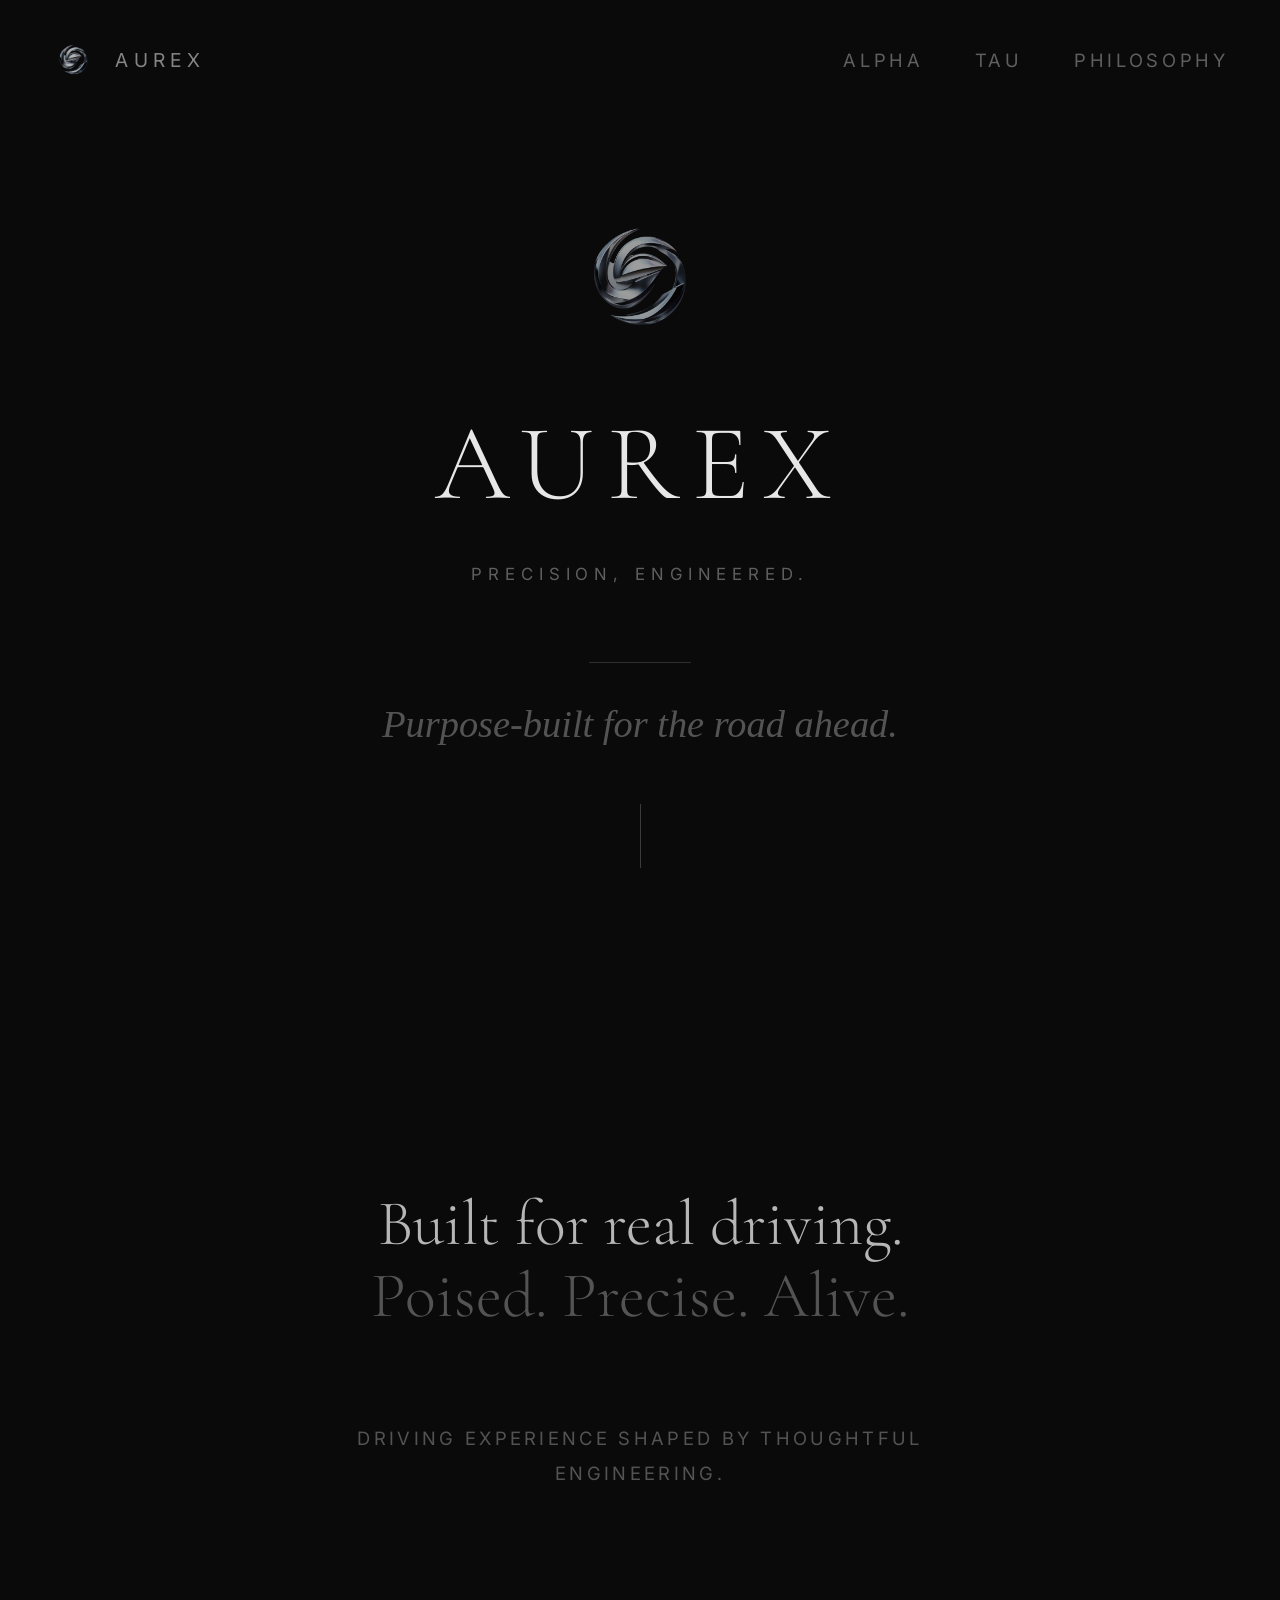
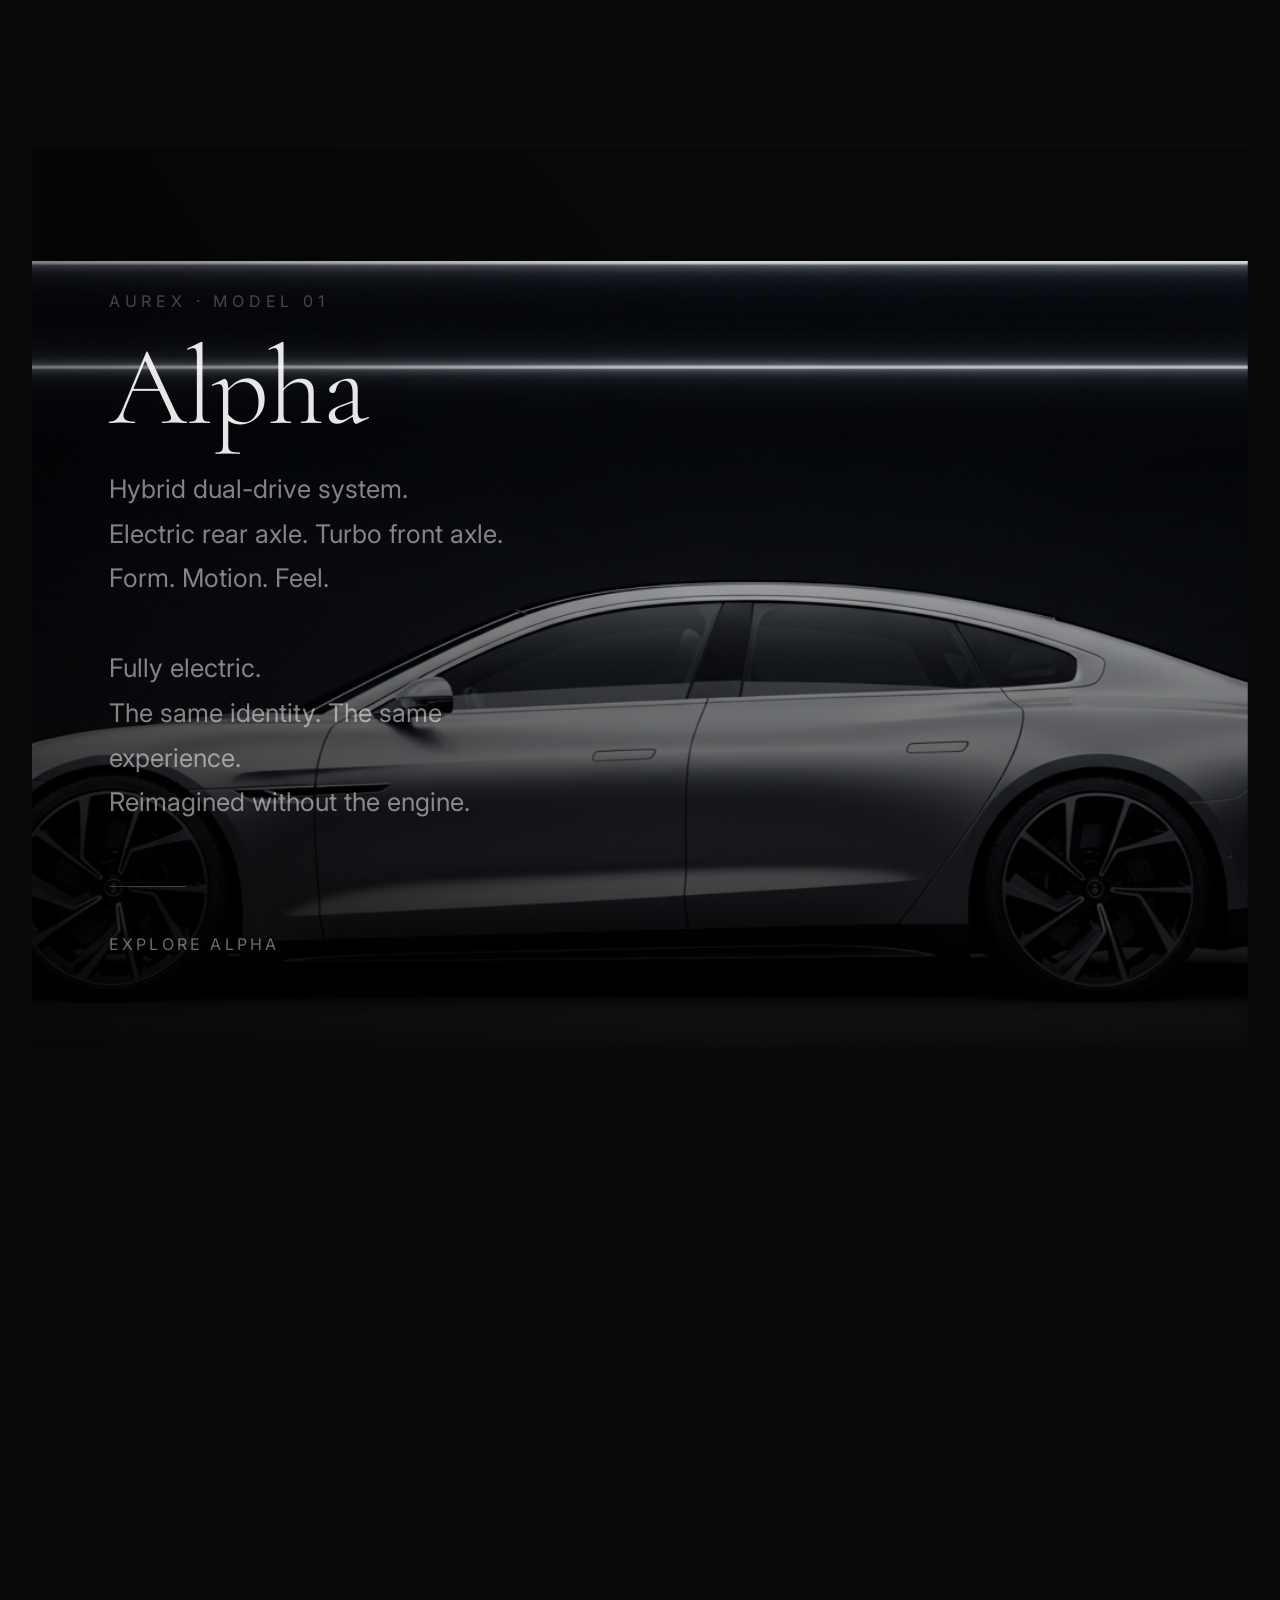
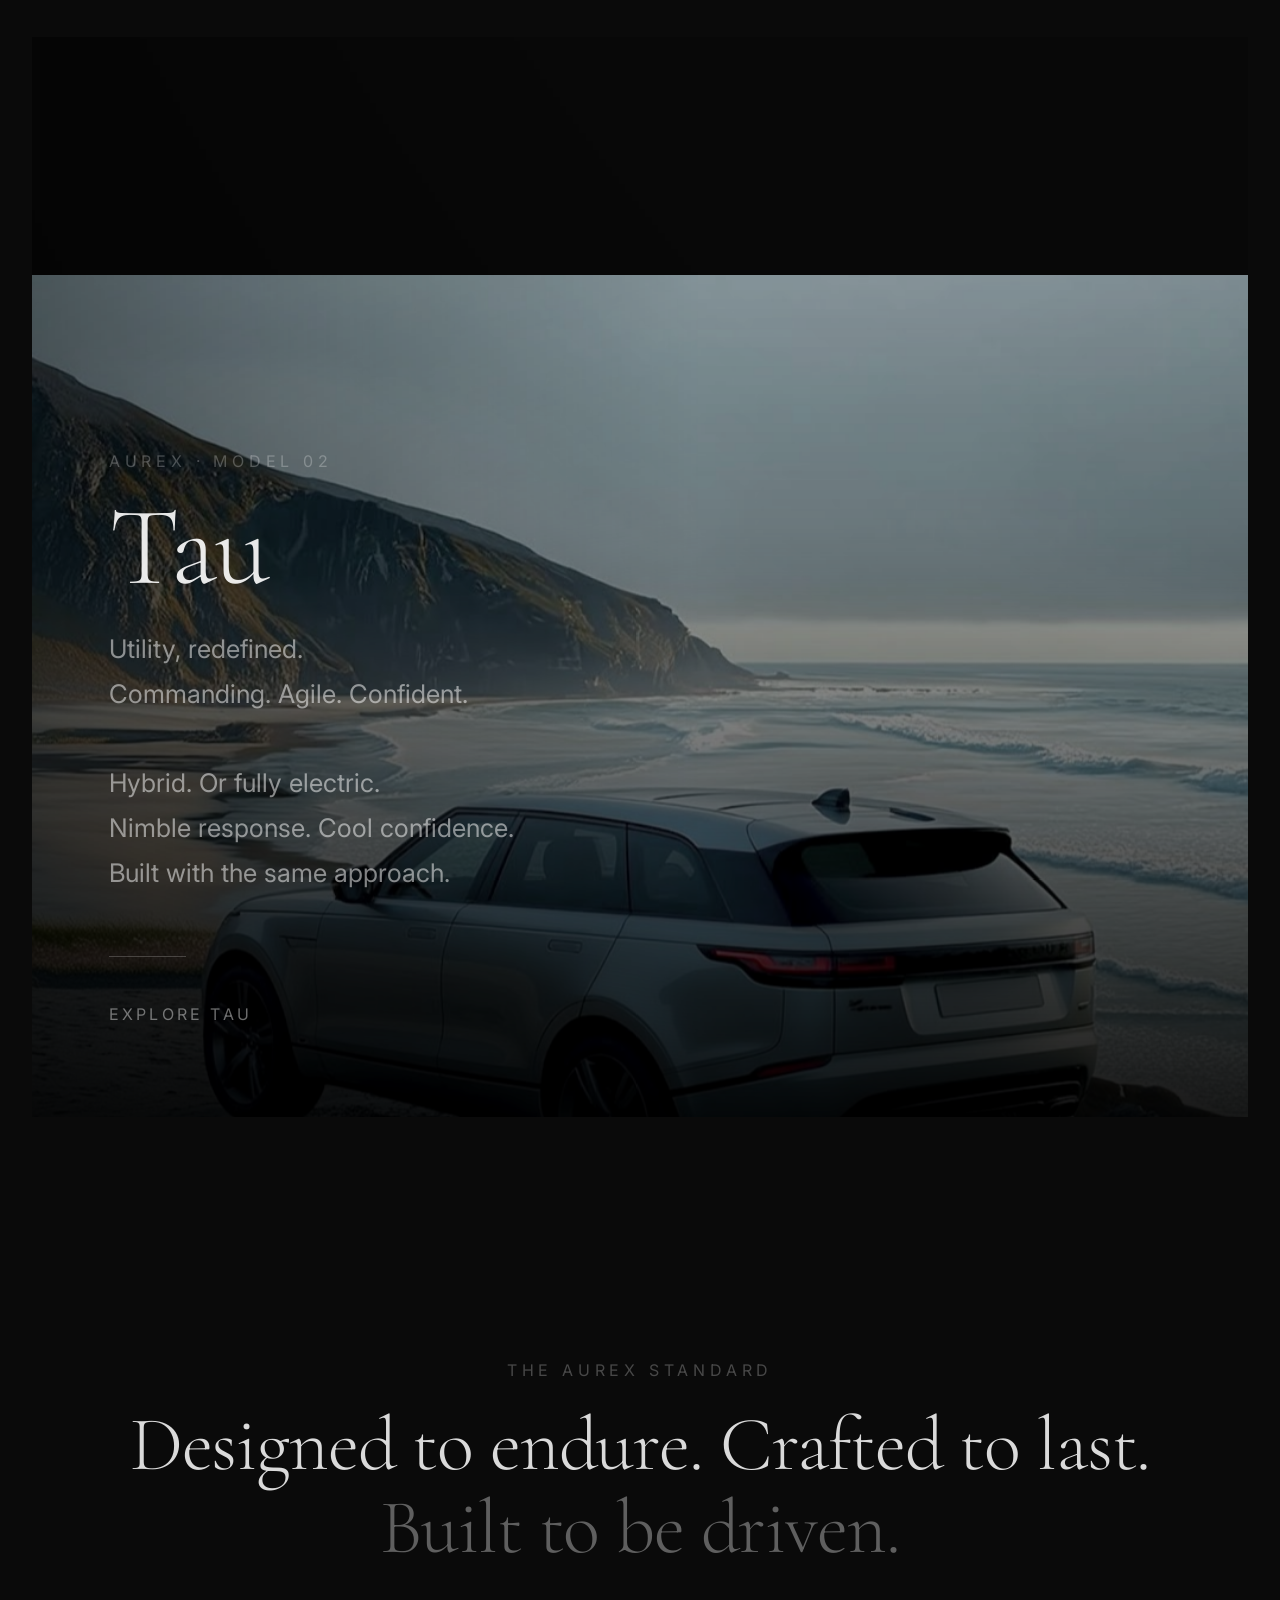
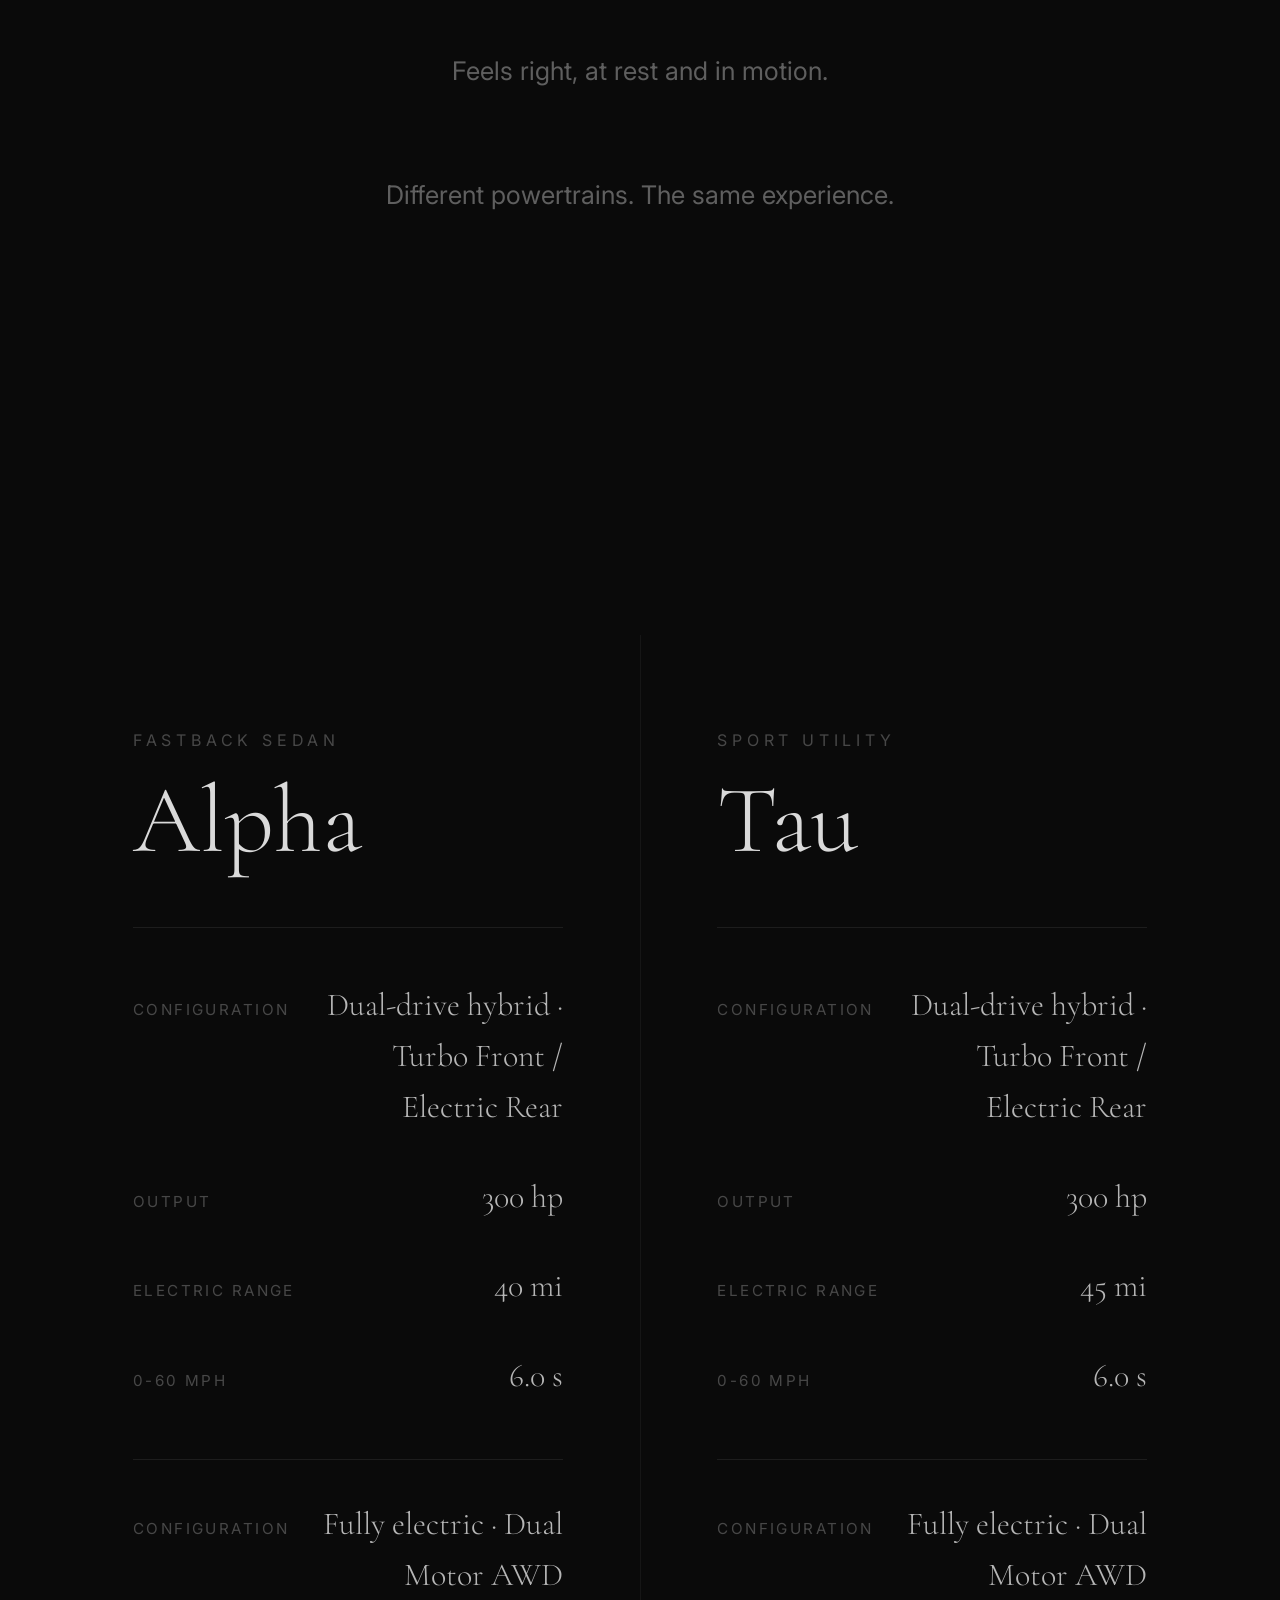
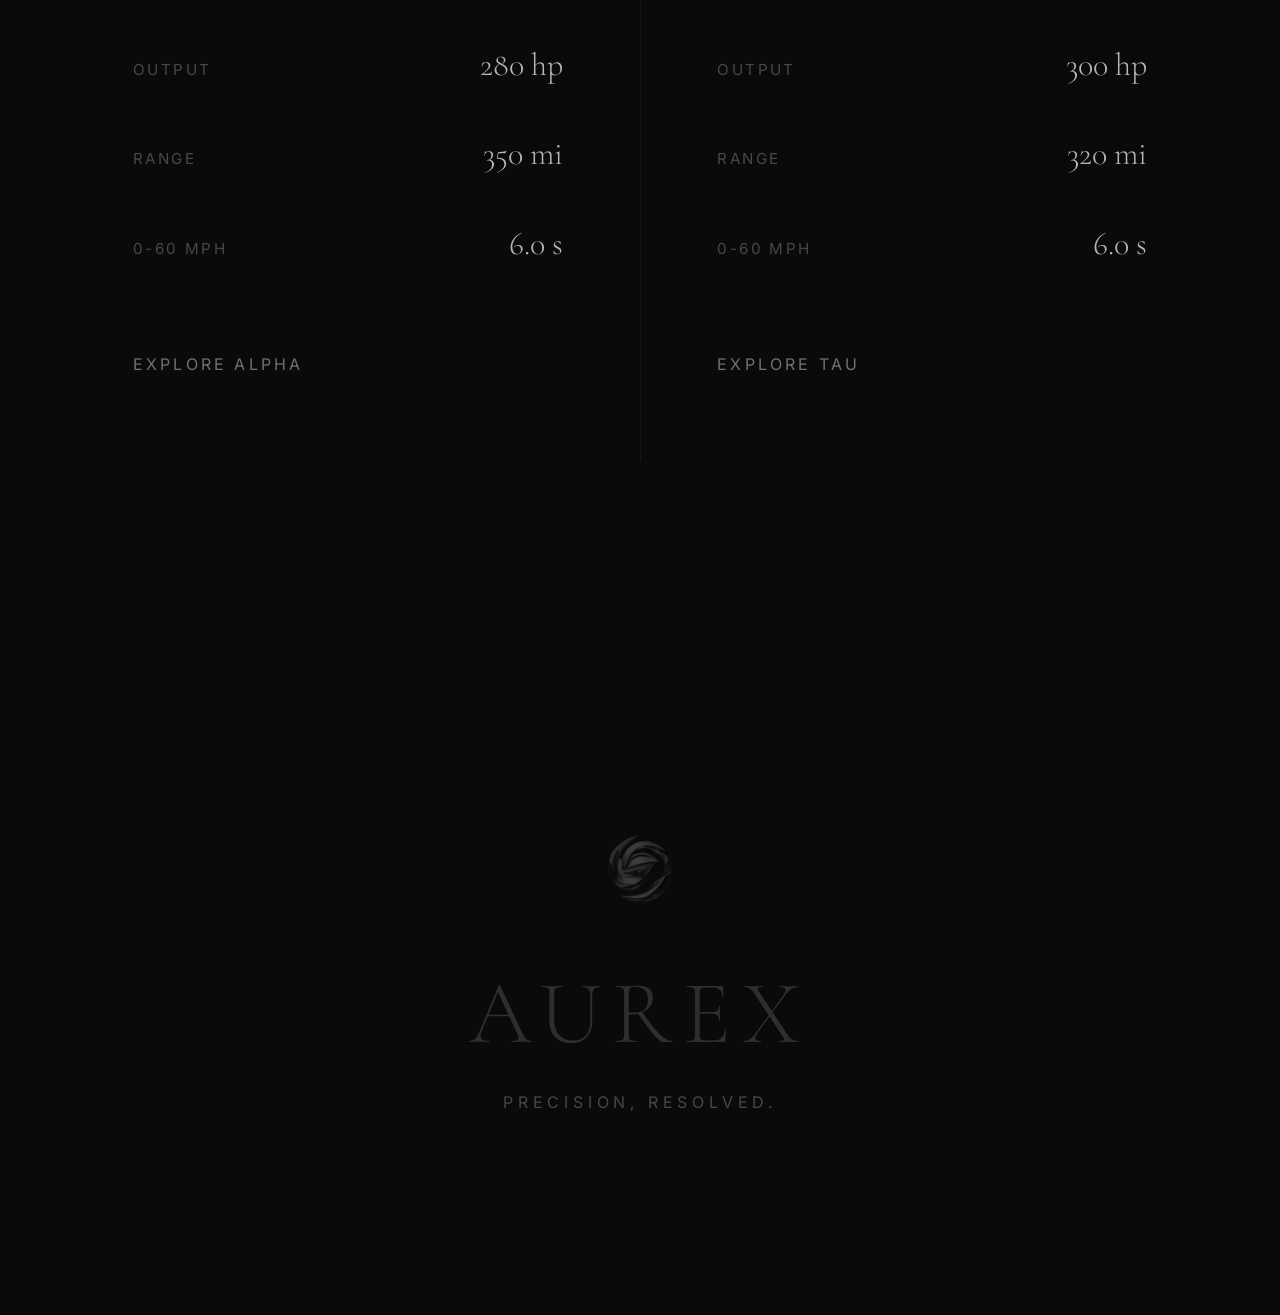
==== commit ee1b7e59: "verbiage updates" ====
--- a/docs/index.html
+++ b/docs/index.html
@@ -6,7 +6,7 @@
     <title>Aurex</title>
     <meta
       name="description"
-      content="Aurex. Precision sport design."
+      content="Aurex. The art of precision engineering."
     >
     <link rel="preconnect" href="https://fonts.googleapis.com">
     <link rel="preconnect" href="https://fonts.gstatic.com" crossorigin>
@@ -38,9 +38,9 @@
             <img class="brand-logo" src="assets/images/logo.png" alt="Aurex emblem">
           </div>
           <h1 class="reveal is-visible">AUREX</h1>
-          <p class="brand-kicker reveal is-visible">Precision Sport Design</p>
+          <p class="brand-kicker reveal is-visible">Precision, engineered.</p>
           <div class="brand-rule reveal is-visible"></div>
-          <p class="brand-tagline reveal is-visible">A modern marque for elevated driving.</p>
+          <p class="brand-tagline reveal is-visible">Purpose-built for the road ahead.</p>
         </div>
         <div class="brand-scroll-cue reveal is-visible" aria-hidden="true">
           <div class="brand-scroll-line"></div>
@@ -51,13 +51,13 @@
         <div class="container brand-statement-copy">
           <div class="reveal">
             <p>
-              A new expression of the modern performance marque.<br>
-              <span>Composed, technical, and unmistakably refined.</span>
+              Built for real driving.<br>
+              <span>Poised. Precise. Alive.</span>
             </p>
           </div>
           <div class="reveal reveal-delay-1">
             <p class="brand-statement-sub">
-              Built to a singular standard of proportion, precision, and poise.
+              Driving experience shaped by thoughtful engineering.
             </p>
           </div>
         </div>
@@ -72,7 +72,13 @@
           <p class="brand-model-descriptor">Aurex · Model 01</p>
           <h2>Alpha</h2>
           <p class="brand-model-tagline">
-            The dual-drive hybrid. Electric rear axle. Turbocharged front axle. Precision delivered with confidence.
+            Hybrid dual-drive system.<br>
+            Electric rear axle. Turbo front axle.<br>
+            Form. Motion. Feel.
+            <br><br>
+            Fully electric.<br>
+            The same identity. The same experience.<br>
+            Reimagined without the engine.
           </p>
           <div class="brand-model-rule"></div>
           <a class="brand-model-link" href="alpha.html">Explore Alpha</a>
@@ -97,10 +103,15 @@
           <p class="brand-model-descriptor">Aurex · Model 02</p>
           <h2>Tau</h2>
           <p class="brand-model-tagline">
-            The sport utility. Commanding presence, elevated capability, and the same Aurex discipline.
+            Utility, redefined.<br>
+            Commanding. Agile. Confident.
+            <br><br>
+            Hybrid. Or fully electric.<br>
+            Nimble response. Cool confidence.<br>
+            Built with the same approach.
           </p>
           <div class="brand-model-rule"></div>
-          <span class="brand-model-link is-muted">Tau</span>
+          <a class="brand-model-link" href="tau.html">Explore Tau</a>
         </div>
       </section>
 
@@ -111,14 +122,16 @@
           </div>
           <div class="reveal reveal-delay-1">
             <h2>
-              Crafted for the long view.<br>
-              <span>Driven with confidence.</span>
+              Designed to endure. Crafted to last.<br>
+              <span>Built to be driven.</span>
             </h2>
           </div>
           <div class="reveal reveal-delay-2">
             <p class="brand-philosophy-body">
-              Aurex vehicles are shaped to feel precise, resolved, and deeply considered from the first glance
-              to the final response at speed.
+              Feels right, at rest and in motion.
+            </p>
+            <p class="brand-philosophy-body">
+              Different powertrains. The same experience.
             </p>
           </div>
         </div>
@@ -130,10 +143,15 @@
             <p class="brand-compare-type">Fastback Sedan</p>
             <h3>Alpha</h3>
             <div class="brand-compare-list">
-              <div><span>Configuration</span><strong>Turbocharged Front · Electric Rear</strong></div>
-              <div><span>System Output</span><strong>320-350 hp</strong></div>
-              <div><span>Range</span><strong>35-45 mi electric</strong></div>
-              <div><span>0-60 mph</span><strong>~5.0 s</strong></div>
+              <div><span>Configuration</span><strong>Dual-drive hybrid · Turbo Front / Electric Rear</strong></div>
+              <div><span>Output</span><strong>300 hp</strong></div>
+              <div><span>Electric Range</span><strong>40 mi</strong></div>
+              <div><span>0-60 mph</span><strong>6.0 s</strong></div>
+              <div class="brand-compare-separator" aria-hidden="true"></div>
+              <div><span>Configuration</span><strong>Fully electric · Dual Motor AWD</strong></div>
+              <div><span>Output</span><strong>280 hp</strong></div>
+              <div><span>Range</span><strong>350 mi</strong></div>
+              <div><span>0-60 mph</span><strong>6.0 s</strong></div>
             </div>
             <a class="brand-compare-link" href="alpha.html">Explore Alpha</a>
           </article>
@@ -142,12 +160,17 @@
             <p class="brand-compare-type">Sport Utility</p>
             <h3>Tau</h3>
             <div class="brand-compare-list">
-              <div><span>Configuration</span><strong>To Be Announced</strong></div>
-              <div><span>System Output</span><strong>To Be Announced</strong></div>
-              <div><span>Range</span><strong>To Be Announced</strong></div>
-              <div><span>0-60 mph</span><strong>To Be Announced</strong></div>
+              <div><span>Configuration</span><strong>Dual-drive hybrid · Turbo Front / Electric Rear</strong></div>
+              <div><span>Output</span><strong>300 hp</strong></div>
+              <div><span>Electric Range</span><strong>45 mi</strong></div>
+              <div><span>0-60 mph</span><strong>6.0 s</strong></div>
+              <div class="brand-compare-separator" aria-hidden="true"></div>
+              <div><span>Configuration</span><strong>Fully electric · Dual Motor AWD</strong></div>
+              <div><span>Output</span><strong>300 hp</strong></div>
+              <div><span>Range</span><strong>320 mi</strong></div>
+              <div><span>0-60 mph</span><strong>6.0 s</strong></div>
             </div>
-            <span class="brand-compare-link is-muted">Tau</span>
+            <a class="brand-compare-link" href="tau.html">Explore Tau</a>
           </article>
         </div>
       </section>
--- a/docs/assets/css/styles.css
+++ b/docs/assets/css/styles.css
@@ -235,6 +235,15 @@
   width: 100%;
   height: 100%;
   object-fit: cover;
+}
+
+#tau .brand-model-media img {
+  object-fit: cover;
+  object-position: center bottom;
+}
+
+#tau.brand-model-card {
+  min-height: 120svh;
 }
 
 .brand-model-overlay {
@@ -401,6 +410,13 @@
   margin-bottom: 2.4rem;
 }
 
+.brand-compare-separator {
+  width: 100%;
+  height: 1px;
+  margin: 3.6rem 0 3.2rem;
+  background: rgba(255, 255, 255, 0.08);
+}
+
 .brand-compare-list span {
   color: rgba(255, 255, 255, 0.25);
   font-size: 0.95rem;
@@ -489,6 +505,10 @@
 
 .quiet-overlay {
   background: linear-gradient(to top, #0a0a0a, transparent, #0a0a0a);
+}
+
+body:has(img[src="assets/images/tau-interior.png"]) .quiet-overlay {
+  background: none;
 }
 
 .hero-copy,
@@ -587,8 +607,7 @@
   height: 100%;
   object-fit: contain;
   object-position: center;
-  filter: grayscale(0.85);
-  opacity: 0.92;
+  opacity: 0.98;
 }
 
 .detail-section {
@@ -699,6 +718,11 @@
 .quiet-section {
   display: flex;
   align-items: center;
+  margin-top: 5rem;
+}
+
+body:has(img[src="assets/images/tau-interior.png"]) .quiet-section {
+  margin-top: 12rem;
 }
 
 .quiet-copy {
@@ -766,6 +790,13 @@
   border-color: rgba(255, 255, 255, 0.4);
 }
 
+.close-links {
+  display: flex;
+  flex-direction: column;
+  align-items: center;
+  gap: 1.8rem;
+}
+
 .specs-page {
   background:
     radial-gradient(circle at top right, rgba(255, 255, 255, 0.05), transparent 22%),
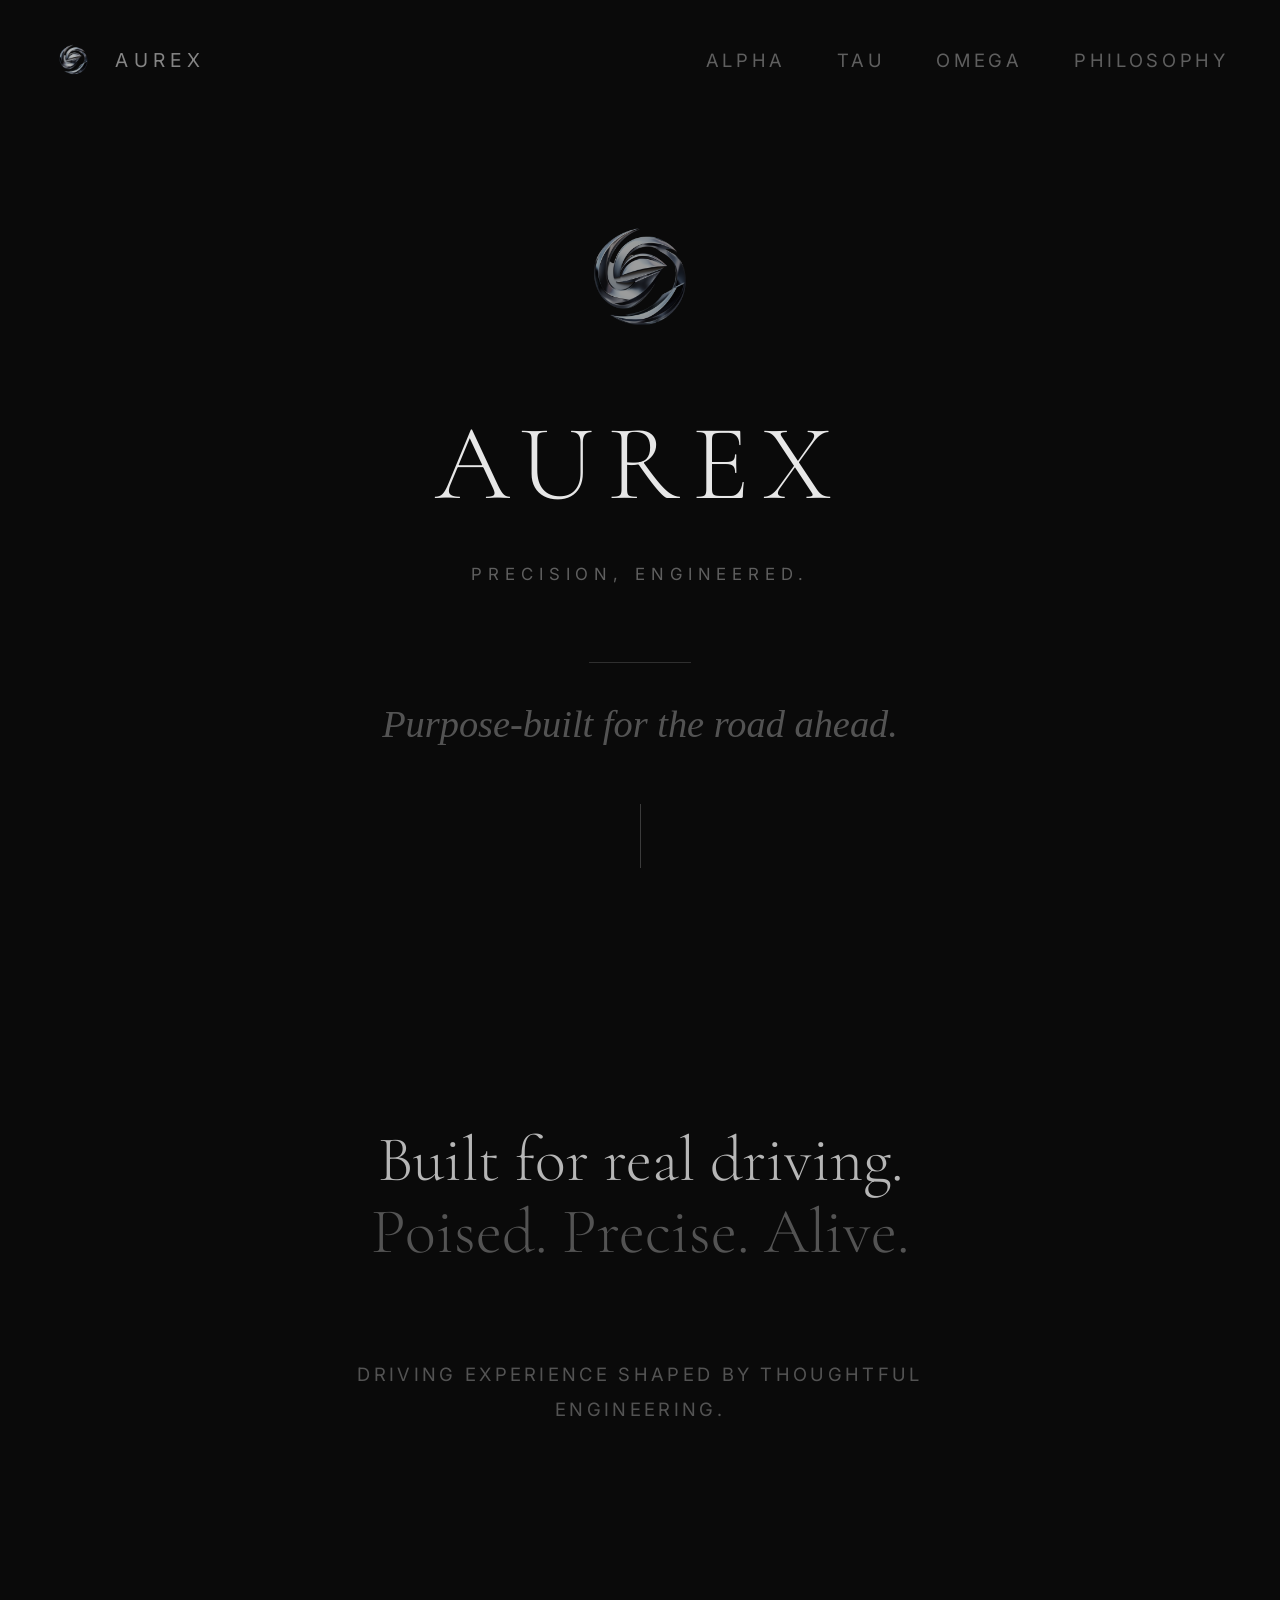
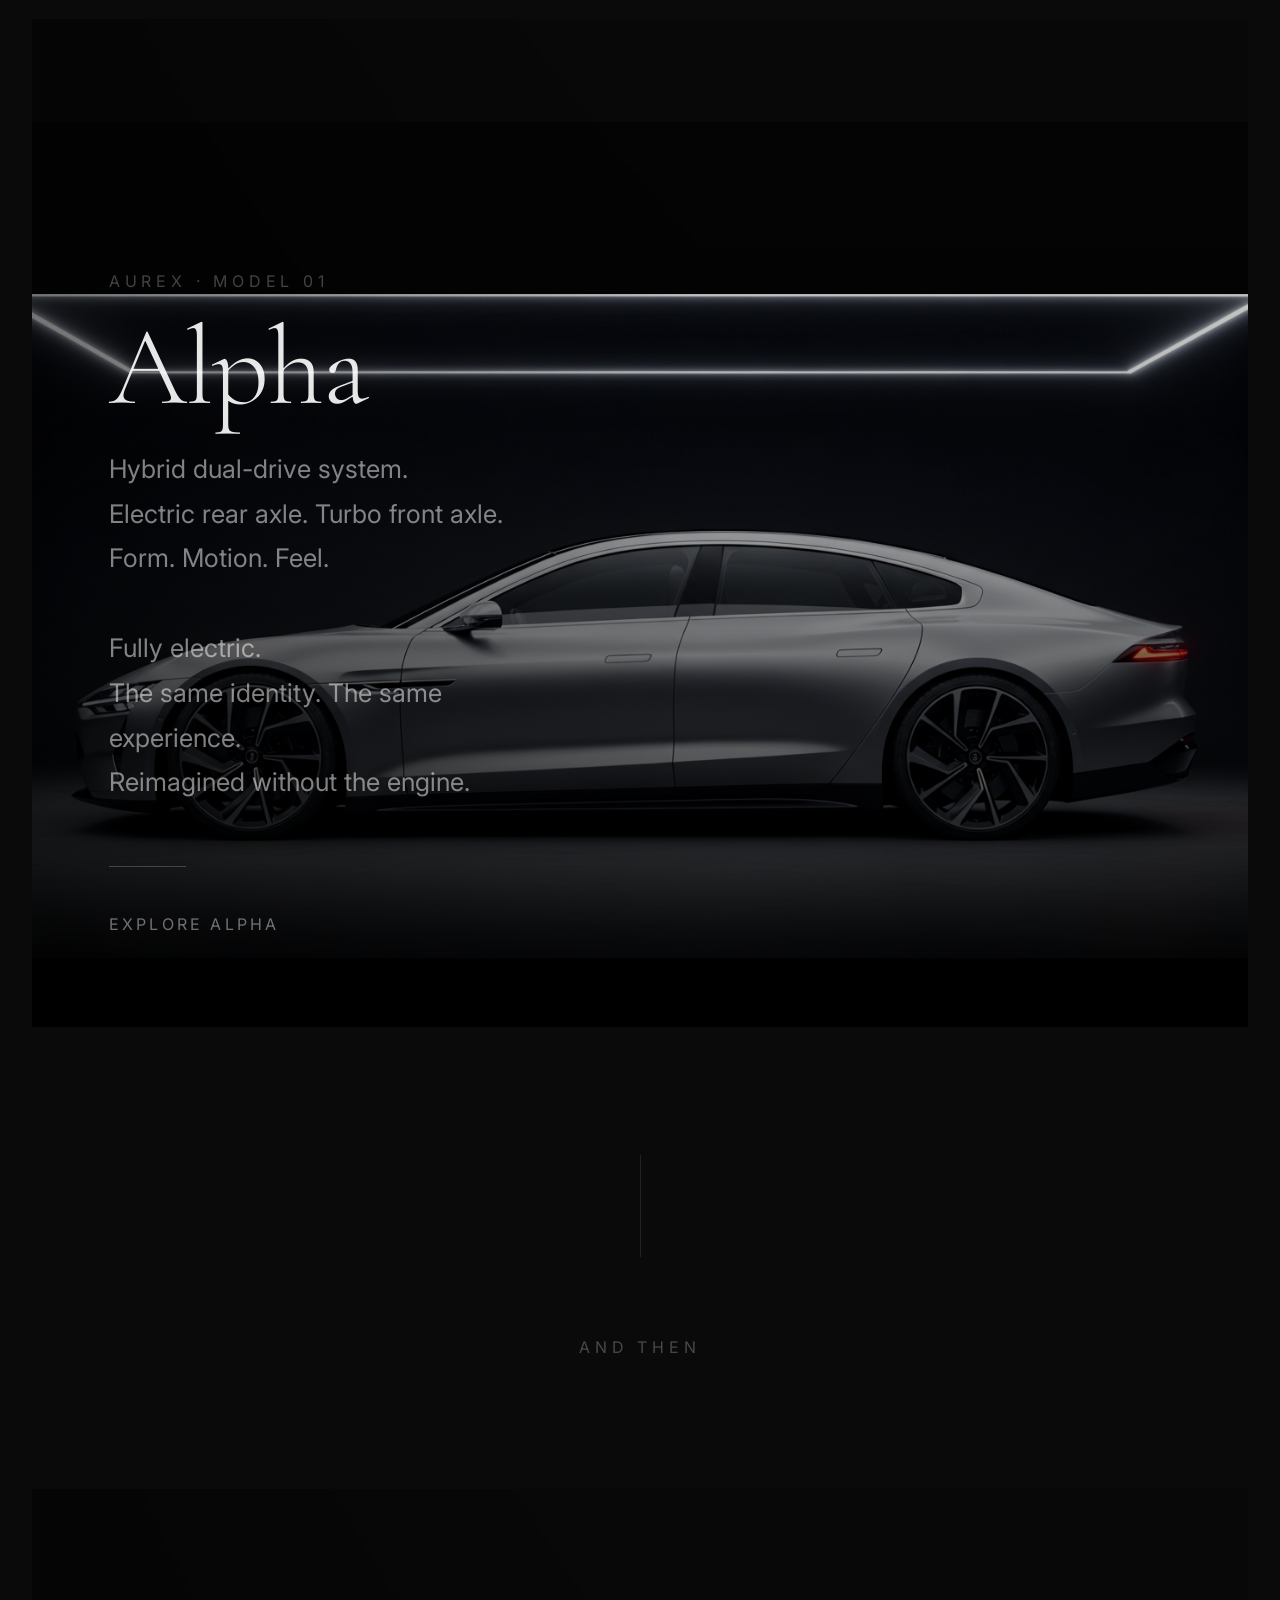
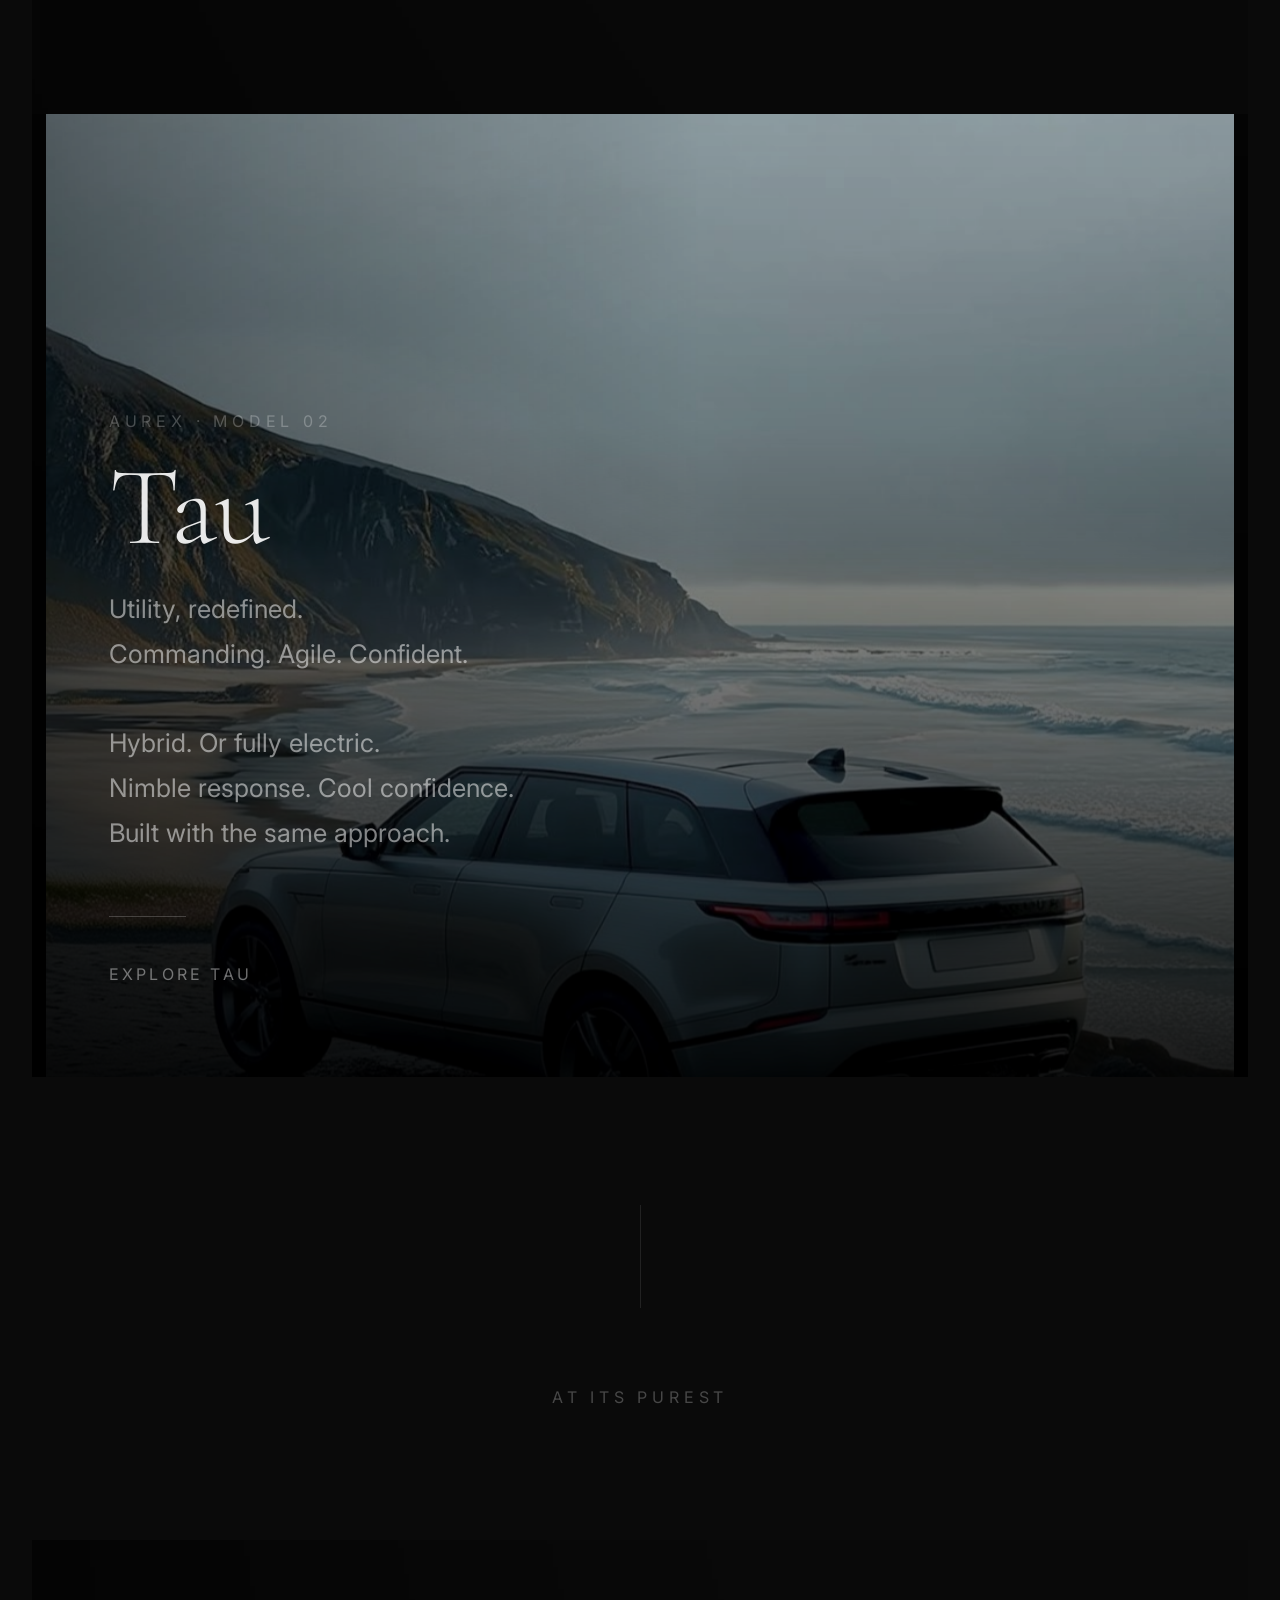
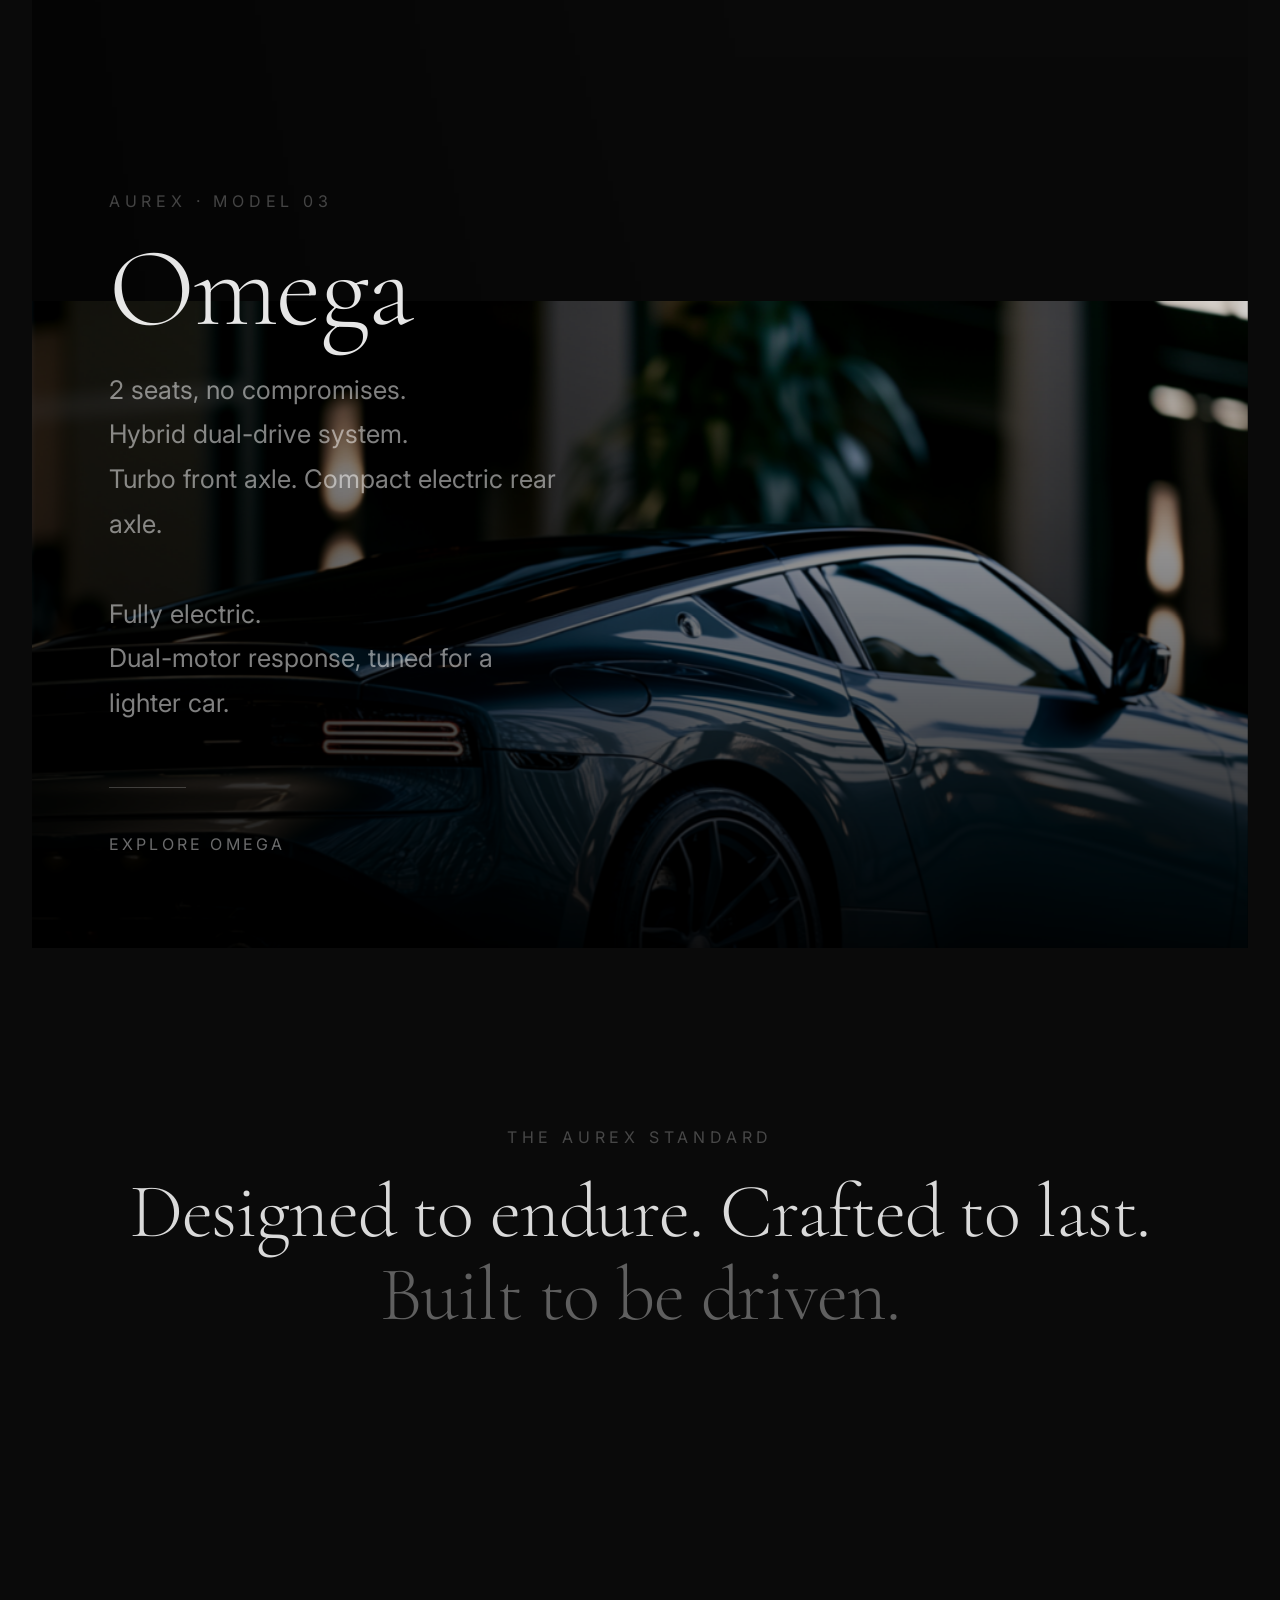
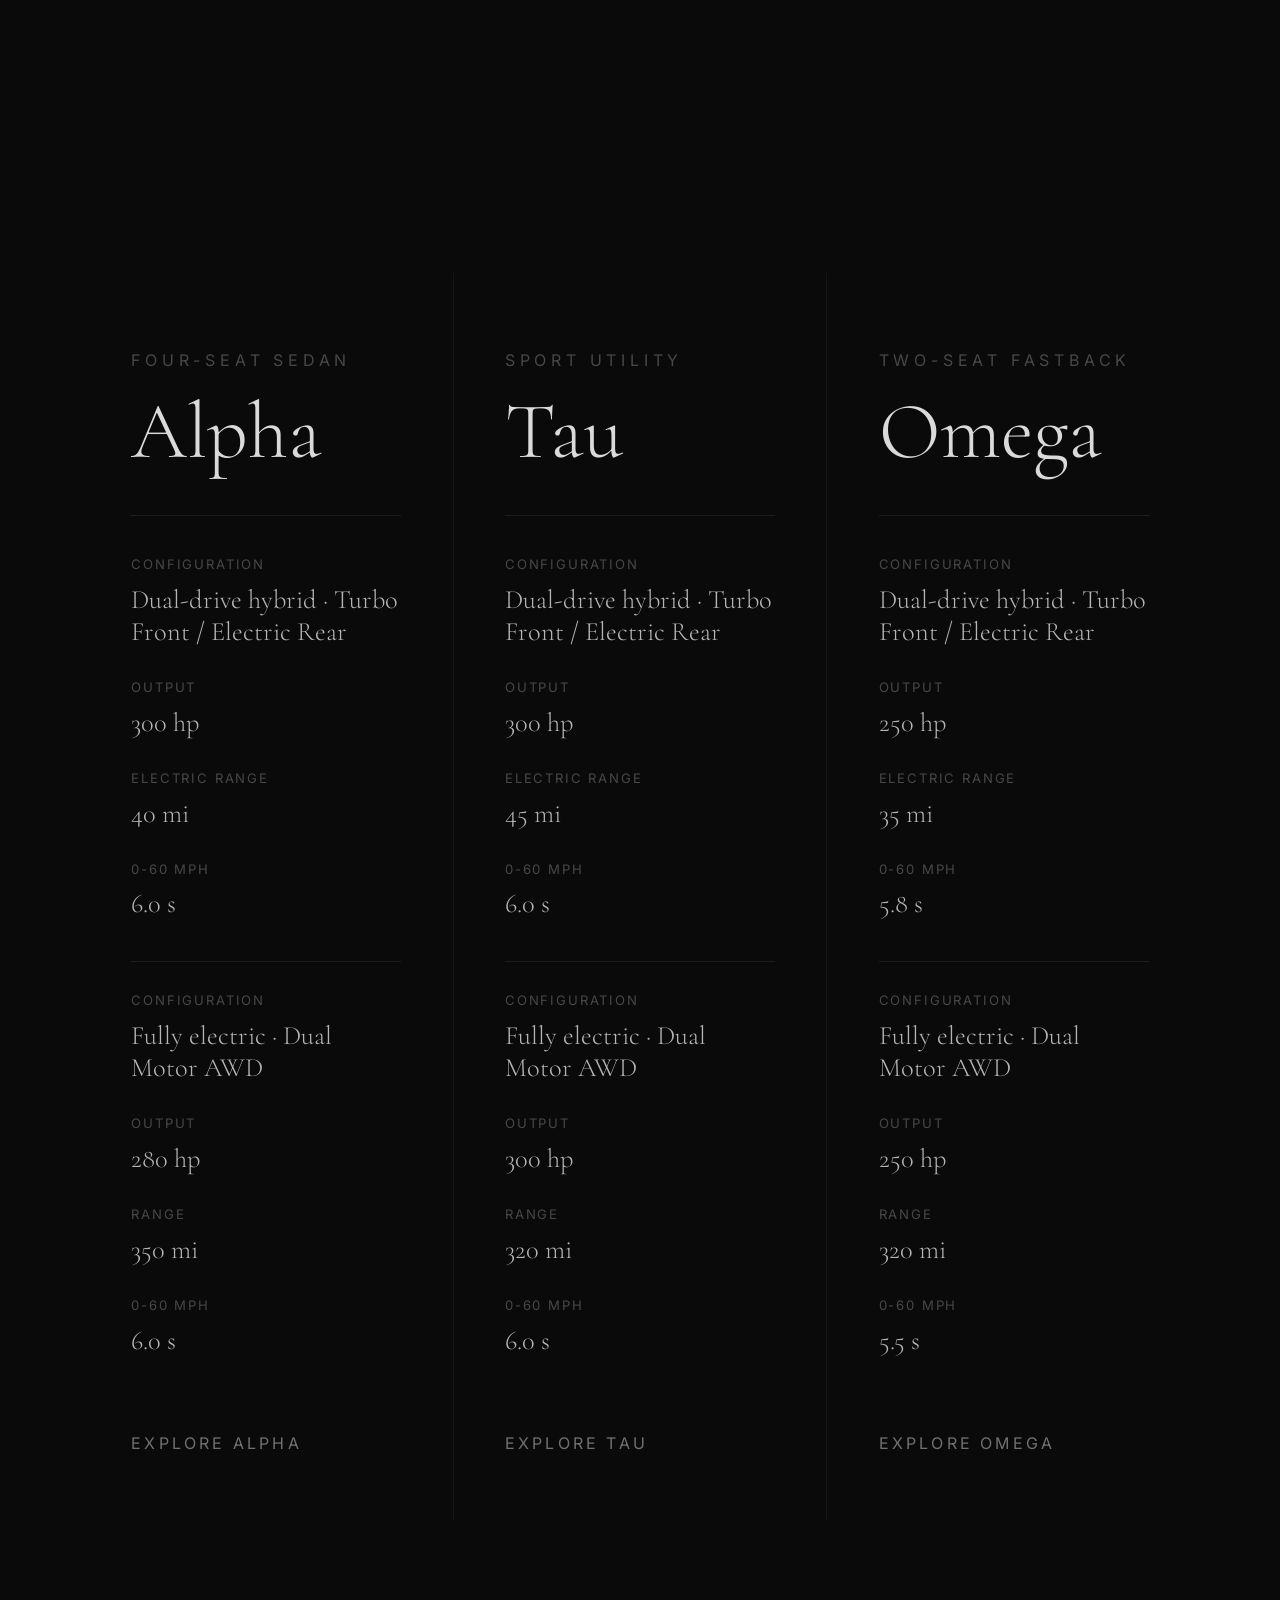
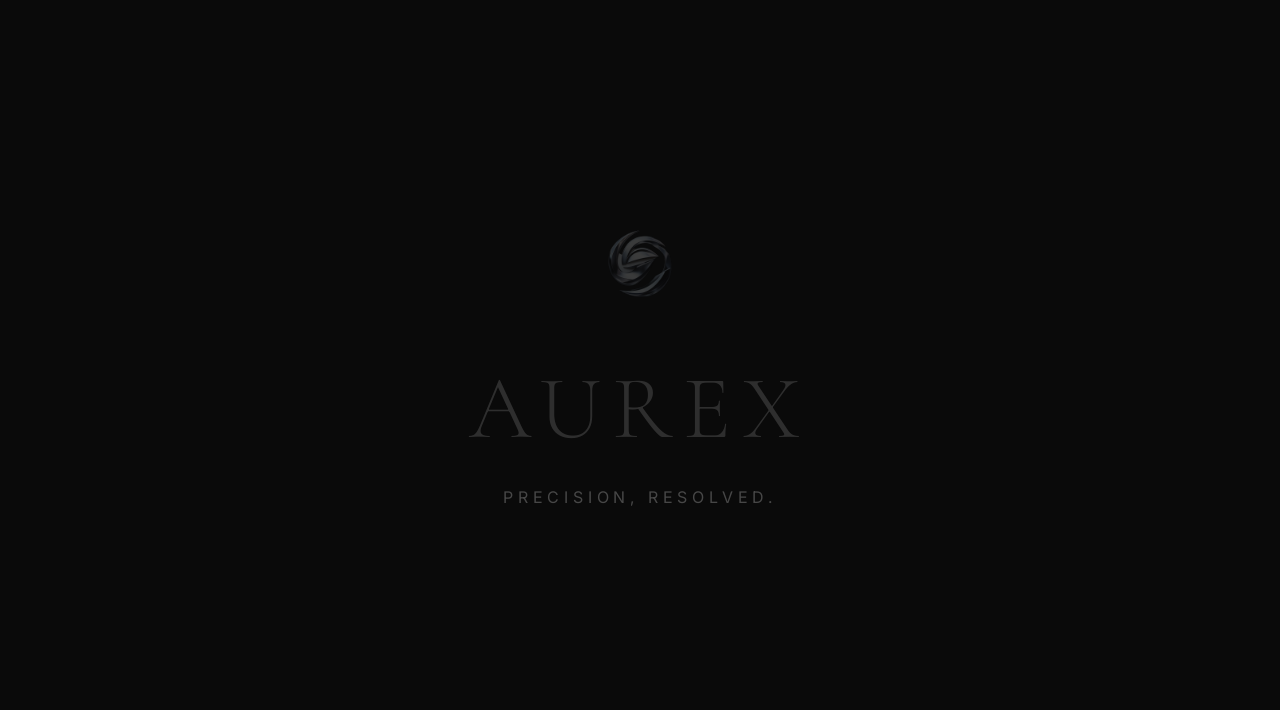
==== commit 731bdb45: "new omega model" ====
--- a/docs/index.html
+++ b/docs/index.html
@@ -28,6 +28,7 @@
         <nav class="brand-nav-links" aria-label="Primary">
           <a href="#alpha">Alpha</a>
           <a href="#tau">Tau</a>
+          <a href="#omega">Omega</a>
           <a href="#philosophy">Philosophy</a>
         </nav>
       </header>
@@ -115,6 +116,36 @@
         </div>
       </section>
 
+      <section class="brand-interstitial section">
+        <div class="container">
+          <div class="reveal">
+            <div class="brand-interstitial-line"></div>
+            <p>At its purest</p>
+          </div>
+        </div>
+      </section>
+
+      <section id="omega" class="brand-model-card reveal">
+        <div class="brand-model-media" data-parallax="0.08">
+          <img src="assets/images/omega-side-quarter.png" alt="Aurex Omega">
+        </div>
+        <div class="brand-model-overlay"></div>
+        <div class="brand-model-copy">
+          <p class="brand-model-descriptor">Aurex · Model 03</p>
+          <h2>Omega</h2>
+          <p class="brand-model-tagline">
+            2 seats, no compromises.<br>
+            Hybrid dual-drive system.<br>
+            Turbo front axle. Compact electric rear axle.
+            <br><br>
+            Fully electric.<br>
+            Dual-motor response, tuned for a lighter car.
+          </p>
+          <div class="brand-model-rule"></div>
+          <a class="brand-model-link" href="omega.html">Explore Omega</a>
+        </div>
+      </section>
+
       <section id="philosophy" class="brand-philosophy section">
         <div class="container brand-philosophy-copy">
           <div class="reveal">
@@ -140,7 +171,7 @@
       <section class="brand-compare section">
         <div class="container brand-compare-grid">
           <article class="brand-compare-card reveal">
-            <p class="brand-compare-type">Fastback Sedan</p>
+            <p class="brand-compare-type">Four-Seat Sedan</p>
             <h3>Alpha</h3>
             <div class="brand-compare-list">
               <div><span>Configuration</span><strong>Dual-drive hybrid · Turbo Front / Electric Rear</strong></div>
@@ -172,6 +203,23 @@
             </div>
             <a class="brand-compare-link" href="tau.html">Explore Tau</a>
           </article>
+
+          <article class="brand-compare-card reveal reveal-delay-2">
+            <p class="brand-compare-type">Two-Seat Fastback</p>
+            <h3>Omega</h3>
+            <div class="brand-compare-list">
+              <div><span>Configuration</span><strong>Dual-drive hybrid · Turbo Front / Electric Rear</strong></div>
+              <div><span>Output</span><strong>250 hp</strong></div>
+              <div><span>Electric Range</span><strong>35 mi</strong></div>
+              <div><span>0-60 mph</span><strong>5.8 s</strong></div>
+              <div class="brand-compare-separator" aria-hidden="true"></div>
+              <div><span>Configuration</span><strong>Fully electric · Dual Motor AWD</strong></div>
+              <div><span>Output</span><strong>250 hp</strong></div>
+              <div><span>Range</span><strong>320 mi</strong></div>
+              <div><span>0-60 mph</span><strong>5.5 s</strong></div>
+            </div>
+            <a class="brand-compare-link" href="omega.html">Explore Omega</a>
+          </article>
         </div>
       </section>
 
--- a/docs/assets/css/styles.css
+++ b/docs/assets/css/styles.css
@@ -189,7 +189,7 @@
 }
 
 .brand-statement {
-  padding: 16rem 0;
+  padding: 12rem 0;
   text-align: center;
 }
 
@@ -222,28 +222,39 @@
 
 .brand-model-card {
   position: relative;
-  min-height: 100svh;
+  min-height: 112svh;
   overflow: hidden;
 }
 
 .brand-model-media {
   position: absolute;
   inset: 0;
+  background: #050505;
 }
 
 .brand-model-media img {
   width: 100%;
   height: 100%;
+  object-fit: contain;
+  object-position: center center;
+}
+
+#tau .brand-model-media img {
+  object-position: center bottom;
+}
+
+#tau.brand-model-card {
+  min-height: 132svh;
+}
+
+#omega .brand-model-media img {
   object-fit: cover;
 }
 
-#tau .brand-model-media img {
-  object-fit: cover;
-  object-position: center bottom;
-}
-
-#tau.brand-model-card {
-  min-height: 120svh;
+#omega .brand-model-overlay {
+  background:
+    linear-gradient(to top, rgba(0, 0, 0, 0.92), rgba(0, 0, 0, 0.15) 62%, rgba(0, 0, 0, 0.08)),
+    linear-gradient(to right, rgba(0, 0, 0, 0.5), transparent 58%);
 }
 
 .brand-model-overlay {
@@ -323,7 +334,7 @@
 }
 
 .brand-interstitial {
-  padding: 12rem 0;
+  padding: 8rem 0;
   text-align: center;
 }
 
@@ -347,7 +358,7 @@
   display: flex;
   align-items: center;
   justify-content: center;
-  padding: 14rem 0;
+  padding: 10rem 0;
   text-align: center;
 }
 
@@ -375,61 +386,62 @@
 }
 
 .brand-compare {
-  padding: 12rem 0;
+  padding: 8rem 0;
 }
 
 .brand-compare-grid {
   display: grid;
-  grid-template-columns: repeat(2, 1fr);
+  grid-template-columns: repeat(3, 1fr);
+  width: min(calc(100% - 6rem), 1440px);
+  max-width: 1440px;
   gap: 1px;
   background: rgba(255, 255, 255, 0.05);
 }
 
 .brand-compare-card {
   background: #0a0a0a;
-  padding: 4.8rem 4.8rem 5.2rem;
+  padding: 3.6rem 3.2rem 4rem;
 }
 
 .brand-compare-card h3 {
-  margin: 0 0 3.8rem;
+  margin: 0 0 2.8rem;
   color: rgba(255, 255, 255, 0.85);
-  font-size: 6rem;
+  font-size: 5rem;
   line-height: 0.95;
 }
 
 .brand-compare-list {
-  padding-top: 3.2rem;
+  padding-top: 2.4rem;
   border-top: 1px solid rgba(255, 255, 255, 0.08);
 }
 
 .brand-compare-list > div {
-  display: flex;
-  justify-content: space-between;
-  align-items: baseline;
-  gap: 1.6rem;
-  margin-bottom: 2.4rem;
+  display: grid;
+  gap: 0.55rem;
+  margin-bottom: 1.8rem;
 }
 
 .brand-compare-separator {
   width: 100%;
   height: 1px;
-  margin: 3.6rem 0 3.2rem;
+  margin: 2.5rem 0 2.2rem;
   background: rgba(255, 255, 255, 0.08);
 }
 
 .brand-compare-list span {
   color: rgba(255, 255, 255, 0.25);
-  font-size: 0.95rem;
-  letter-spacing: 0.16em;
+  font-size: 0.82rem;
+  letter-spacing: 0.14em;
   text-transform: uppercase;
 }
 
 .brand-compare-list strong {
   color: rgba(255, 255, 255, 0.7);
   font-family: "Cormorant Garamond", Georgia, serif;
-  font-size: 2rem;
+  font-size: 1.65rem;
   font-weight: 300;
-  text-align: right;
+  line-height: 1.22;
+  text-align: left;
 }
 
 .brand-close {
@@ -509,6 +521,44 @@
 
 body:has(img[src="assets/images/tau-interior.png"]) .quiet-overlay {
   background: none;
+}
+
+.omega-page .omega-hero .hero-media img {
+  object-position: center;
+}
+
+.omega-page .omega-hero .hero-overlay {
+  background:
+    linear-gradient(to bottom, rgba(0, 0, 0, 0.42), transparent 42%, var(--background)),
+    linear-gradient(to right, rgba(0, 0, 0, 0.2), transparent 45%);
+}
+
+.omega-page .omega-hero .hero-copy {
+  top: -14vh;
+}
+
+.omega-presence-media img {
+  object-fit: cover;
+}
+
+.omega-statement .statement-glow {
+  background:
+    radial-gradient(circle at center, rgba(176, 59, 36, 0.08), transparent 48%),
+    linear-gradient(to right, rgba(15, 47, 61, 0.08), rgba(10, 10, 10, 0));
+}
+
+.omega-performance .performance-media img {
+  object-position: center 62%;
+}
+
+.omega-performance .performance-overlay {
+  background: rgba(7, 10, 12, 0.76);
+}
+
+.omega-cockpit .quiet-overlay {
+  background:
+    linear-gradient(to top, #0a0a0a 0%, rgba(10, 10, 10, 0.3) 48%, #0a0a0a 100%),
+    linear-gradient(to right, rgba(10, 10, 10, 0.5), transparent 50%);
 }
 
 .hero-copy,
@@ -574,10 +624,10 @@
 }
 
 .presence-section {
-  min-height: 100svh;
+  min-height: 78svh;
   display: flex;
   align-items: center;
-  padding: 10rem 0 8rem;
+  padding: 5rem 0 5rem;
 }
 
 .presence-grid {
@@ -677,6 +727,7 @@
 .performance-section {
   display: flex;
   align-items: center;
+  min-height: 78svh;
 }
 
 .performance-content {
@@ -969,6 +1020,13 @@
   will-change: transform;
 }
 
+@media (max-width: 1100px) {
+  .brand-compare-grid {
+    grid-template-columns: repeat(2, minmax(0, 1fr));
+    width: min(calc(100% - 3rem), var(--max-width));
+  }
+}
+
 @media (max-width: 900px) {
   .brand-nav {
     padding: 2rem 2.2rem;
@@ -998,10 +1056,14 @@
     padding: 3rem 2.4rem 3.6rem;
   }
 
+  .brand-model-copy {
+    max-width: 100%;
+  }
+
   .brand-statement,
   .brand-philosophy,
   .brand-compare {
-    padding: 8rem 0;
+    padding: 6rem 0;
   }
 
   .presence-media {
@@ -1016,11 +1078,27 @@
   .presence-section,
   .detail-section,
   .philosophy-section {
-    padding: 8rem 0;
+    padding: 5rem 0;
+  }
+
+  .performance-section {
+    min-height: 68svh;
   }
 
   .hero-copy {
     top: 6.75rem;
+  }
+
+  .brand-model-card {
+    min-height: 118svh;
+  }
+
+  #tau.brand-model-card {
+    min-height: 128svh;
+  }
+
+  .brand-compare-card {
+    min-height: 0;
   }
 
   .specs-groups {
@@ -1043,6 +1121,85 @@
     font-size: 4.8rem;
   }
 
+  .brand-model-copy {
+    padding: 2.4rem 1.8rem 3rem;
+  }
+
+  .brand-model-card {
+    min-height: 128svh;
+  }
+
+  #tau.brand-model-card {
+    min-height: 138svh;
+  }
+
+  #omega .brand-model-media img {
+    object-position: 58% center;
+  }
+
+  .omega-page .omega-hero .hero-copy {
+    top: -16vh;
+  }
+
+  .omega-page .omega-hero .hero-media img {
+    object-position: 58% center;
+  }
+
+  .omega-page .omega-cockpit {
+    min-height: 100svh;
+  }
+
+  .omega-page .omega-cockpit .quiet-media img {
+    object-position: 45% center;
+  }
+
+  .hero,
+  .performance-section,
+  .quiet-section {
+    min-height: 112svh;
+  }
+
+  .performance-section {
+    min-height: 64svh;
+  }
+
+  .hero-copy {
+    top: 1.5rem;
+  }
+
+  .alpha-back {
+    margin: 0 0 0.6rem;
+  }
+
+  body:has(img[src="assets/images/hero.png"]) .hero-copy {
+    top: -2.5rem;
+  }
+
+  body:has(img[src="assets/images/tau-front.png"]) .hero-copy {
+    top: 0.75rem;
+  }
+
+  .hero-media img,
+  .performance-media img,
+  .quiet-media img {
+    object-position: center 32%;
+  }
+
+  body:has(img[src="assets/images/hero.png"]) .hero-media,
+  body:has(img[src="assets/images/tau-front.png"]) .hero-media {
+    background: #050505;
+  }
+
+  body:has(img[src="assets/images/hero.png"]) .hero-media img,
+  body:has(img[src="assets/images/tau-front.png"]) .hero-media img {
+    object-fit: contain;
+    object-position: center top;
+  }
+
+  .brand-model-tagline {
+    max-width: none;
+  }
+
   h1 {
     font-size: 4.6rem;
     letter-spacing: 0.06em;
@@ -1076,6 +1233,52 @@
     font-size: 1.35rem;
   }
 
+  .brand-compare-card {
+    padding: 2.8rem 1.8rem 3.2rem;
+  }
+
+  .brand-compare-list > div {
+    flex-direction: column;
+    align-items: flex-start;
+    gap: 0.6rem;
+    margin-bottom: 1.8rem;
+  }
+
+  .brand-compare-list strong {
+    font-size: 1.7rem;
+    text-align: left;
+  }
+
+  .brand-compare-separator {
+    margin: 2.6rem 0 2.2rem;
+  }
+
+  .performance-grid {
+    gap: 2.8rem;
+  }
+
+  .stat-value {
+    font-size: 4.8rem;
+  }
+
+  .specs-content {
+    padding: 5rem 0 7rem;
+  }
+
+  .specs-layout {
+    gap: 3.5rem;
+  }
+
+  .specs-intro p,
+  .spec-item dd,
+  .key-list li {
+    font-size: 1rem;
+  }
+
+  .key-list {
+    padding-left: 1.2rem;
+  }
+
   .specs-hero-copy {
     padding-bottom: 5rem;
     padding-left: 2.4rem;
@@ -1084,6 +1287,123 @@
 
   .spec-group h3 {
     font-size: 2.4rem;
+  }
+}
+
+@media (max-width: 480px) {
+  .container,
+  .performance-grid,
+  .quiet-copy,
+  .brand-compare-grid {
+    width: min(calc(100% - 1.8rem), var(--max-width));
+  }
+
+  .brand-nav {
+    padding: 1.6rem 1.2rem;
+  }
+
+  .brand-nav-mark {
+    gap: 0.8rem;
+  }
+
+  .brand-nav-mark span {
+    font-size: 0.9rem;
+    letter-spacing: 0.18em;
+  }
+
+  .brand-statement-copy > div:first-child p,
+  .brand-philosophy-copy h2,
+  .statement-copy p,
+  .philosophy-copy p {
+    text-wrap: balance;
+  }
+
+  .brand-page h1,
+  h1 {
+    font-size: 4rem;
+  }
+
+  .brand-kicker,
+  .hero-kicker,
+  .brand-statement-sub,
+  .brand-model-descriptor,
+  .brand-compare-type,
+  .brand-close-copy p,
+  .stat-label,
+  .close-link,
+  .specs-kicker,
+  .specs-back {
+    letter-spacing: 0.14em;
+  }
+
+  .brand-tagline {
+    font-size: 2rem;
+  }
+
+  .brand-model-card {
+    min-height: 136svh;
+  }
+
+  #tau.brand-model-card {
+    min-height: 146svh;
+  }
+
+  .omega-page .omega-hero .hero-copy {
+    top: -15vh;
+  }
+
+  .hero,
+  .performance-section,
+  .quiet-section {
+    min-height: 118svh;
+  }
+
+  .performance-section {
+    min-height: 60svh;
+  }
+
+  .hero-copy {
+    top: 0.75rem;
+  }
+
+  .alpha-back {
+    margin: 0 0 0.4rem;
+  }
+
+  body:has(img[src="assets/images/hero.png"]) .hero-copy {
+    top: -3.75rem;
+  }
+
+  body:has(img[src="assets/images/tau-front.png"]) .hero-copy {
+    top: 0.25rem;
+  }
+
+  .hero-media img,
+  .performance-media img,
+  .quiet-media img {
+    object-position: center 28%;
+  }
+
+  body:has(img[src="assets/images/hero.png"]) .hero-media img,
+  body:has(img[src="assets/images/tau-front.png"]) .hero-media img {
+    object-fit: contain;
+    object-position: center top;
+  }
+
+  .brand-model-copy h2,
+  .brand-compare-card h3,
+  .close-copy h2 {
+    font-size: 4rem;
+  }
+
+  .brand-compare-list span,
+  .spec-item dt {
+    letter-spacing: 0.12em;
+  }
+
+  .specs-hero-copy {
+    padding-left: 1.2rem;
+    padding-right: 1.2rem;
   }
 }
 
